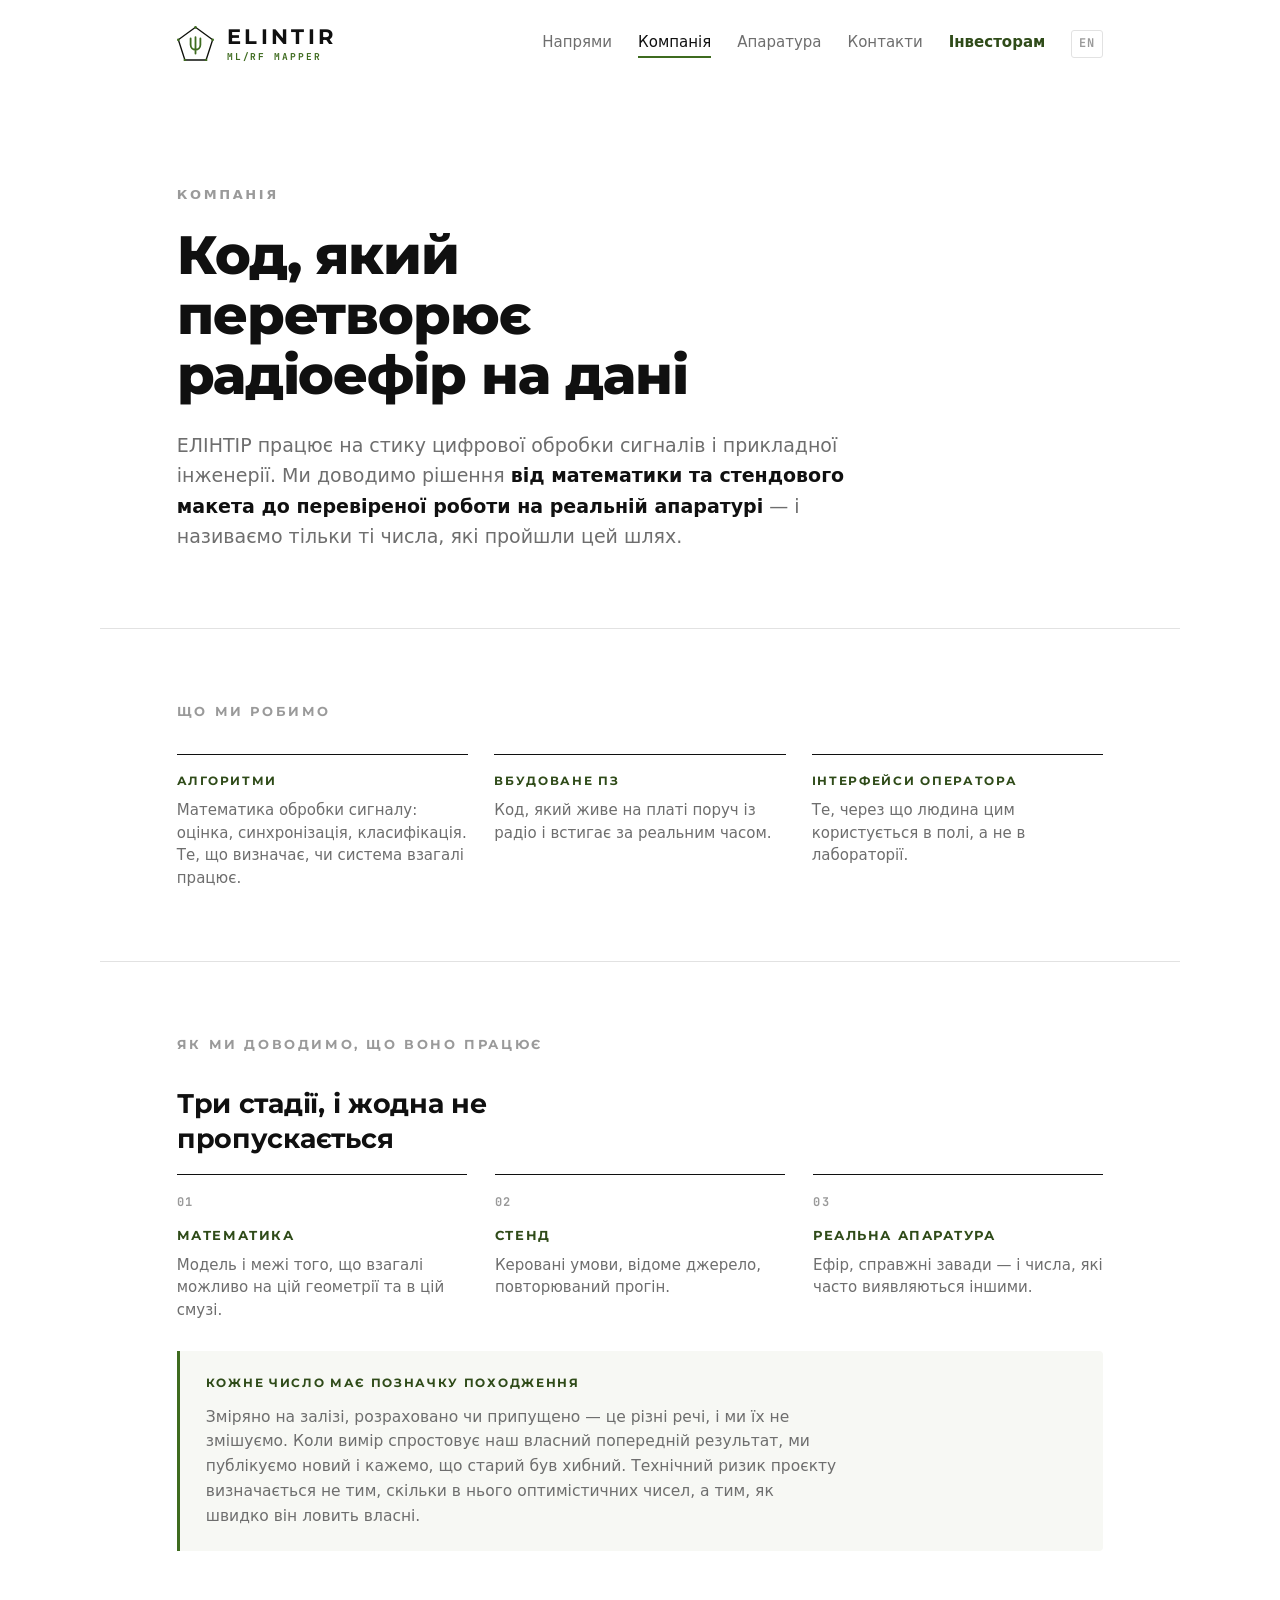
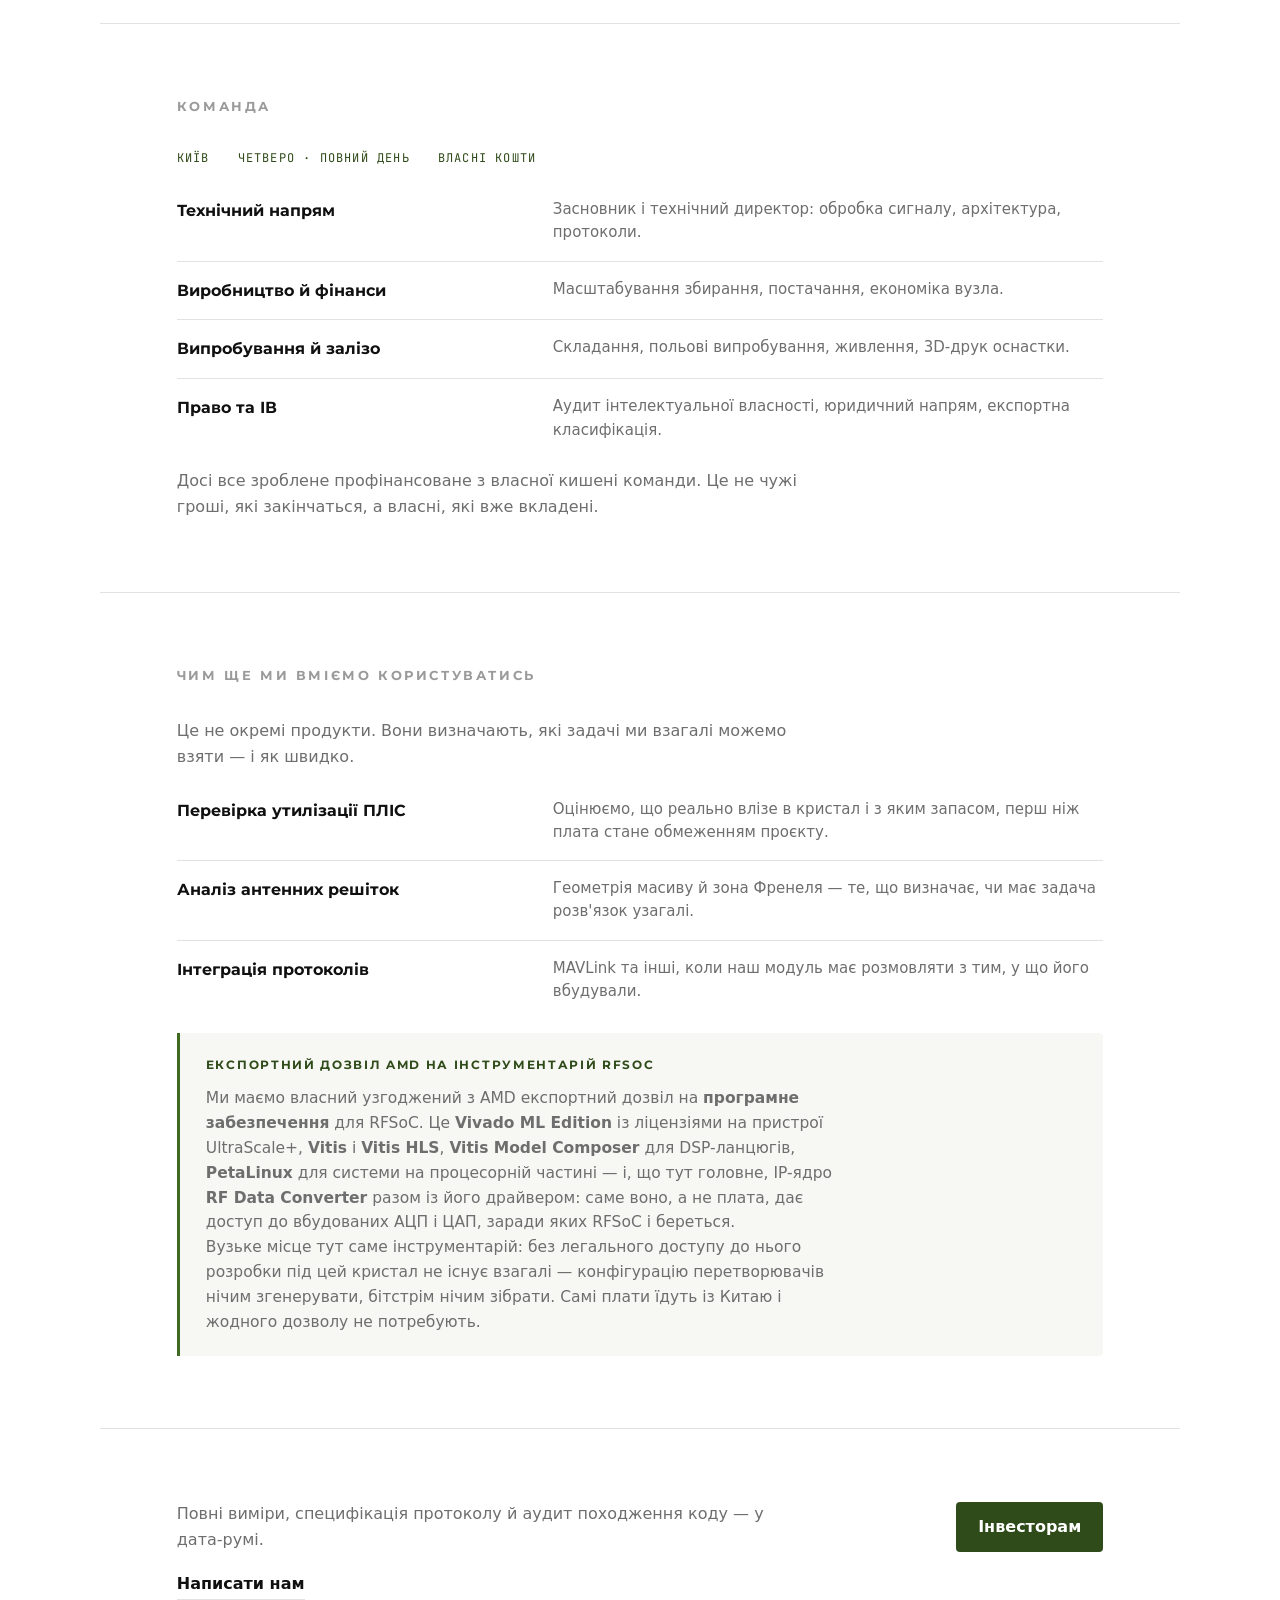
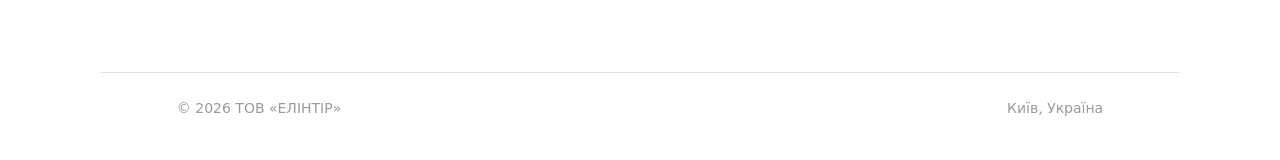
==== company/index.html @ d1aa383f "site: оновлення з elintir_mapper 1481c15d Перший продукт на сайті: UCA-1, GR-1 і SL-1 з рендерами, а" ====
<!doctype html>
<html lang="uk">
  <head>
    <meta charset="utf-8">
    <meta name="viewport" content="width=device-width, initial-scale=1">
    <title>Компанія — ТОВ «ЕЛІНТІР»</title>
    <meta
      name="description"
      content="ТОВ «ЕЛІНТІР»: алгоритми обробки сигналу, вбудоване ПЗ, операторські інтерфейси. Київ, команда з чотирьох, власне фінансування. Як ми доводимо, що воно працює."
    >
    <meta name="theme-color" content="#ffffff">
    <meta property="og:title" content="Компанія — ТОВ «ЕЛІНТІР»">
    <meta property="og:description" content="Хто ми, що вміємо і як доводимо, що воно працює.">
    <meta property="og:type" content="website">
    <meta property="og:locale" content="uk_UA">
    <meta property="og:image" content="/assets/elintir-hero.png">
    <link rel="canonical" href="https://elintir.com/company/">
    <link rel="alternate" hreflang="uk" href="https://elintir.com/company/">
    <link rel="alternate" hreflang="en" href="https://elintir.com/en/company/">
    <link rel="icon" type="image/svg+xml" href="/assets/branding/elintir-favicon.svg">
    <link rel="icon" href="/assets/favicon.ico" sizes="any">
    <link rel="apple-touch-icon" href="/assets/icon-192.png">
    <link rel="preconnect" href="https://fonts.googleapis.com">
    <link rel="preconnect" href="https://fonts.gstatic.com" crossorigin>
    <link rel="stylesheet" href="https://fonts.googleapis.com/css2?family=Montserrat:wght@600;700;800&family=JetBrains+Mono:wght@400;700&display=swap">
    <style>
      :root {
        color-scheme: light;
        --bg: #ffffff;
        --ink: #101010;
        --muted: #6e6e6e;
        --faint: #9a9a9a;
        --line: #e2e2e2;
        --pad: clamp(20px, 6vw, 88px);
        --sans: Calibri, Carlito, Candara, "Segoe UI", ui-sans-serif, system-ui, sans-serif;
        --mono: "JetBrains Mono", "Cascadia Mono", Consolas, ui-monospace, monospace;
        --display: "Montserrat", "Segoe UI", ui-sans-serif, system-ui, sans-serif;
        --brand-green: #3e6b1f;
        --brand-green-deep: #2f4b19;
      }

      * { box-sizing: border-box; }
      html { scroll-behavior: smooth; }

      body {
        margin: 0;
        min-width: 320px;
        background: var(--bg);
        color: var(--ink);
        font-family: var(--sans);
        font-size: 17px;
        line-height: 1.62;
        -webkit-font-smoothing: antialiased;
      }

      a { color: inherit; }

      .wrap {
        width: min(1080px, 100%);
        margin: 0 auto;
        padding: 0 var(--pad);
      }

      /* ---------- topbar ---------- */

      .topbar {
        display: flex;
        align-items: center;
        justify-content: space-between;
        gap: 24px;
        padding-top: 26px;
        padding-bottom: 26px;
      }

      .brand {
        display: inline-flex;
        align-items: center;
        gap: 13px;
        text-decoration: none;
      }

      .brand-mark { width: 37px; height: 35.3px; display: block; flex: none; }

      .brand-text { display: flex; flex-direction: column; line-height: 1; }

      .brand-name {
        font-family: var(--display);
        font-size: 21px;
        font-weight: 700;
        letter-spacing: 0.16em;
        color: var(--ink);
      }

      .brand-slogan {
        margin-top: 5px;
        font-family: var(--mono);
        font-size: 9.5px;
        font-weight: 700;
        letter-spacing: 0.2em;
        color: var(--brand-green);
      }

      .topbar nav { display: flex; gap: 26px; color: var(--muted); font-size: 15px; }
      .topbar nav a { text-decoration: none; padding-bottom: 4px; }

      .topbar nav a.lang {
        font-family: var(--mono);
        font-size: 12px;
        font-weight: 700;
        letter-spacing: 0.08em;
        color: var(--faint);
        border: 1px solid var(--line);
        border-radius: 3px;
        padding: 3px 7px;
      }
      .topbar nav a.lang:hover { color: var(--ink); border-color: var(--faint); }

      .topbar nav a:hover { color: var(--ink); }
      .topbar nav a.current {
        box-shadow: inset 0 -2px 0 0 var(--brand-green);
      }
      .topbar nav a.current:not(.cta) { color: var(--ink); }
      .topbar nav a.cta { color: var(--brand-green-deep); font-weight: 700; }
      .topbar nav a.cta:hover { color: var(--brand-green); }

      /* ---------- hero ---------- */

      .hero {
        padding-top: clamp(48px, 10vw, 96px);
        padding-bottom: clamp(44px, 7vw, 76px);
      }

      .eyebrow {
        margin: 0 0 20px;
        color: var(--faint);
        font-size: 13px;
        font-weight: 700;
        letter-spacing: 0.2em;
        text-transform: uppercase;
      }

      h1 {
        font-family: var(--display);
        margin: 0;
        max-width: 17ch;
        font-size: clamp(32px, 5.4vw, 54px);
        line-height: 1.12;
        letter-spacing: -0.02em;
        font-weight: 800;
      }

      .lead {
        max-width: 60ch;
        margin: 24px 0 0;
        color: var(--muted);
        font-size: clamp(17px, 1.9vw, 19px);
        line-height: 1.6;
      }

      .lead strong { color: var(--ink); font-weight: 700; }

      /* ---------- sections ---------- */

      .section {
        padding-top: clamp(44px, 7vw, 72px);
        padding-bottom: clamp(44px, 7vw, 72px);
        border-top: 1px solid var(--line);
      }

      .section-label {
        font-family: var(--display);
        margin: 0 0 32px;
        color: var(--faint);
        font-size: 13px;
        font-weight: 700;
        letter-spacing: 0.2em;
        text-transform: uppercase;
      }

      .section h2 {
        font-family: var(--display);
        margin: 0 0 18px;
        max-width: 28ch;
        font-size: clamp(21px, 2.6vw, 27px);
        line-height: 1.28;
        letter-spacing: -0.01em;
        font-weight: 700;
      }

      .section p.body {
        max-width: 62ch;
        margin: 0 0 15px;
        color: var(--muted);
        font-size: 16px;
      }

      .section p.body:last-child { margin-bottom: 0; }

      .sub-h {
        font-family: var(--display);
        margin: 40px 0 14px;
        font-size: 17px;
        font-weight: 700;
        letter-spacing: -0.005em;
      }

      /* ---------- stack ---------- */

      .stack {
        display: grid;
        grid-template-columns: repeat(3, minmax(0, 1fr));
        gap: 28px 26px;
      }

      .stack.two { grid-template-columns: repeat(2, minmax(0, 1fr)); }

      .stack-card { padding-top: 16px; border-top: 1px solid var(--ink); }

      .stack-card .k {
        font-family: var(--display);
        display: block;
        margin-bottom: 9px;
        font-size: 12px;
        font-weight: 700;
        letter-spacing: 0.14em;
        text-transform: uppercase;
        color: var(--brand-green-deep);
      }

      .stack-card .v { color: var(--muted); font-size: 15px; line-height: 1.5; }

      /* ---------- stages ---------- */

      .stages { display: grid; grid-template-columns: repeat(3, minmax(0, 1fr)); gap: 30px 28px; }

      .stage { padding-top: 18px; border-top: 1px solid var(--ink); }
      .stage .no {
        display: block;
        margin-bottom: 12px;
        font-family: var(--mono);
        font-size: 12px;
        font-weight: 700;
        letter-spacing: 0.12em;
        color: var(--faint);
      }
      .stage .t {
        font-family: var(--display);
        font-size: 13px;
        font-weight: 700;
        letter-spacing: 0.12em;
        text-transform: uppercase;
        margin-bottom: 8px;
        color: var(--brand-green-deep);
      }
      .stage .d { color: var(--muted); font-size: 15px; line-height: 1.5; }

      /* ---------- rows ---------- */

      .rows { display: grid; gap: 0; }
      .row {
        display: grid;
        grid-template-columns: minmax(0, 1fr) minmax(0, 1.6fr);
        gap: 8px 32px;
        padding: 16px 0;
        border-bottom: 1px solid var(--line);
      }
      .rows .row:first-child { padding-top: 0; }
      .rows .row:last-child { border-bottom: 0; padding-bottom: 0; }
      .row .h { font-family: var(--display); font-weight: 700; font-size: 16px; }
      .row .b { color: var(--muted); font-size: 15px; line-height: 1.55; }

      /* ---------- team facts ---------- */

      .facts {
        display: flex;
        flex-wrap: wrap;
        gap: 10px 28px;
        margin-bottom: 30px;
        font-family: var(--mono);
        font-size: 12px;
        letter-spacing: 0.1em;
        text-transform: uppercase;
        color: var(--brand-green-deep);
      }

      /* ---------- callout ---------- */

      .callout {
        margin: 30px 0 0;
        padding: 22px 26px;
        background: #f7f8f4;
        border-left: 3px solid var(--brand-green);
        border-radius: 0 4px 4px 0;
      }
      .callout-h {
        font-family: var(--display);
        font-size: 12px;
        font-weight: 700;
        letter-spacing: 0.14em;
        text-transform: uppercase;
        color: var(--brand-green-deep);
        margin-bottom: 12px;
      }
      .callout p { max-width: 64ch; margin: 0; color: var(--muted); font-size: 15.5px; line-height: 1.6; }

      /* ---------- cta ---------- */

      .cta-block {
        display: flex;
        flex-wrap: wrap;
        align-items: center;
        justify-content: space-between;
        gap: 18px 24px;
      }

      a.btn {
        display: inline-block;
        text-decoration: none;
        font-weight: 700;
        color: #fff;
        background: var(--brand-green-deep);
        padding: 12px 22px;
        border-radius: 4px;
        font-size: 16px;
        white-space: nowrap;
      }
      a.btn:hover { background: var(--brand-green); }

      a.btn-ghost {
        display: inline-block;
        text-decoration: none;
        font-weight: 700;
        font-size: 16px;
        color: var(--ink);
        border-bottom: 1px solid var(--line);
        padding-bottom: 2px;
        white-space: nowrap;
      }
      a.btn-ghost:hover { color: var(--brand-green); border-bottom-color: var(--brand-green); }

      /* ---------- footer ---------- */

      .footer {
        display: flex;
        flex-wrap: wrap;
        justify-content: space-between;
        gap: 10px 24px;
        padding-top: 24px;
        padding-bottom: 40px;
        border-top: 1px solid var(--line);
        color: var(--faint);
        font-size: 14px;
      }

      @media (max-width: 860px) {
        .stack, .stack.two, .stages { grid-template-columns: 1fr; }
        .row { grid-template-columns: 1fr; }
      }

      @media (max-width: 560px) {
        .topbar { flex-wrap: wrap; gap: 14px 18px; }
        .topbar nav { flex-wrap: wrap; gap: 14px 18px; font-size: 14px; }
        .brand-mark { width: 31px; height: 29.6px; }
        .brand-name { font-size: 18px; }
        .brand-slogan { font-size: 8.5px; letter-spacing: 0.16em; }
        .topbar nav a.hide-sm { display: none; }
      }
    </style>
  </head>
  <body>
    <header class="topbar wrap">
      <a class="brand" href="/" aria-label="ELINTIR — ML/RF MAPPER, на початок">
        <svg class="brand-mark" viewBox="61.3 61 389.4 371.7" role="img" aria-hidden="true">
          <polygon points="256,75 75.3,206.3 144.3,418.7 367.7,418.7 436.7,206.3" fill="none" stroke="#0d0f0a" stroke-width="14" stroke-linejoin="round"/>
          <path d="M204.5 192.5 V259.5 A51.5 51.5 0 0 0 307.5 259.5 V192.5 M256 179 V351" fill="none" stroke="#3e6b1f" stroke-width="19" stroke-linecap="round" stroke-linejoin="round"/>
          <g fill="#3e6b1f"><circle cx="256" cy="75" r="14"/><circle cx="75.3" cy="206.3" r="14"/><circle cx="144.3" cy="418.7" r="14"/><circle cx="367.7" cy="418.7" r="14"/><circle cx="436.7" cy="206.3" r="14"/></g>
        </svg>
        <span class="brand-text">
          <span class="brand-name">ELINTIR</span>
          <span class="brand-slogan">ML/RF MAPPER</span>
        </span>
      </a>
      <nav aria-label="Основна навігація">
        <a class="hide-sm" href="/#directions">Напрями</a>
        <a class="current" href="/company/" aria-current="page">Компанія</a>
        <a href="/hardware/">Апаратура</a>
        <a href="/#contacts">Контакти</a>
        <a class="cta" href="/investors/">Інвесторам</a>
              <a class="lang" href="/en/company/" hreflang="en" lang="en">EN</a>
      </nav>
    </header>

    <main>
      <section class="hero wrap">
        <p class="eyebrow">Компанія</p>
        <h1>Код, який перетворює радіоефір на дані</h1>
        <p class="lead">
          ЕЛІНТІР працює на стику цифрової обробки сигналів і прикладної
          інженерії. Ми доводимо рішення <strong>від математики та стендового
          макета до перевіреної роботи на реальній апаратурі</strong> — і
          називаємо тільки ті числа, які пройшли цей шлях.
        </p>
      </section>

      <section class="section wrap" id="what">
        <p class="section-label">Що ми робимо</p>
        <div class="stack">
          <div class="stack-card">
            <span class="k">Алгоритми</span>
            <div class="v">Математика обробки сигналу: оцінка, синхронізація, класифікація. Те, що визначає, чи система взагалі працює.</div>
          </div>
          <div class="stack-card">
            <span class="k">Вбудоване ПЗ</span>
            <div class="v">Код, який живе на платі поруч із радіо і встигає за реальним часом.</div>
          </div>
          <div class="stack-card">
            <span class="k">Інтерфейси оператора</span>
            <div class="v">Те, через що людина цим користується в полі, а не в лабораторії.</div>
          </div>
        </div>

      </section>

      <section class="section wrap" id="proof">
        <p class="section-label">Як ми доводимо, що воно працює</p>
        <h2>Три стадії, і жодна не пропускається</h2>
        <div class="stages">
          <div class="stage">
            <span class="no">01</span>
            <div class="t">Математика</div>
            <div class="d">Модель і межі того, що взагалі можливо на цій геометрії та в цій смузі.</div>
          </div>
          <div class="stage">
            <span class="no">02</span>
            <div class="t">Стенд</div>
            <div class="d">Керовані умови, відоме джерело, повторюваний прогін.</div>
          </div>
          <div class="stage">
            <span class="no">03</span>
            <div class="t">Реальна апаратура</div>
            <div class="d">Ефір, справжні завади — і числа, які часто виявляються іншими.</div>
          </div>
        </div>

        <div class="callout">
          <div class="callout-h">Кожне число має позначку походження</div>
          <p>
            Зміряно на залізі, розраховано чи припущено — це різні речі, і ми
            їх не змішуємо. Коли вимір спростовує наш власний попередній
            результат, ми публікуємо новий і кажемо, що старий був хибний.
            Технічний ризик проєкту визначається не тим, скільки в нього
            оптимістичних чисел, а тим, як швидко він ловить власні.
          </p>
        </div>
      </section>

      <section class="section wrap" id="team">
        <p class="section-label">Команда</p>
        <div class="facts">
          <span>Київ</span>
          <span>Четверо · повний день</span>
          <span>Власні кошти</span>
        </div>
        <div class="rows">
          <div class="row"><div class="h">Технічний напрям</div><div class="b">Засновник і технічний директор: обробка сигналу, архітектура, протоколи.</div></div>
          <div class="row"><div class="h">Виробництво й фінанси</div><div class="b">Масштабування збирання, постачання, економіка вузла.</div></div>
          <div class="row"><div class="h">Випробування й залізо</div><div class="b">Складання, польові випробування, живлення, 3D-друк оснастки.</div></div>
          <div class="row"><div class="h">Право та ІВ</div><div class="b">Аудит інтелектуальної власності, юридичний напрям, експортна класифікація.</div></div>
        </div>
        <p class="body" style="margin-top:26px">
          Досі все зроблене профінансоване з власної кишені команди. Це не
          чужі гроші, які закінчаться, а власні, які вже вкладені.
        </p>
      </section>

      <section class="section wrap" id="toolbox">
        <p class="section-label">Чим ще ми вміємо користуватись</p>
        <p class="body" style="margin-bottom:28px">
          Це не окремі продукти. Вони визначають, які задачі ми взагалі
          можемо взяти — і як швидко.
        </p>
        <div class="rows">
          <div class="row"><div class="h">Перевірка утилізації ПЛІС</div><div class="b">Оцінюємо, що реально влізе в кристал і з яким запасом, перш ніж плата стане обмеженням проєкту.</div></div>
          <div class="row"><div class="h">Аналіз антенних решіток</div><div class="b">Геометрія масиву й зона Френеля — те, що визначає, чи має задача розв'язок узагалі.</div></div>
          <div class="row"><div class="h">Інтеграція протоколів</div><div class="b">MAVLink та інші, коли наш модуль має розмовляти з тим, у що його вбудували.</div></div>
        </div>

        <div class="callout">
          <div class="callout-h">Експортний дозвіл AMD на інструментарій RFSoC</div>
          <p>
            Ми маємо власний узгоджений з AMD експортний дозвіл на
            <strong>програмне забезпечення</strong> для RFSoC. Це
            <strong>Vivado ML Edition</strong> із ліцензіями на пристрої
            UltraScale+, <strong>Vitis</strong> і <strong>Vitis HLS</strong>,
            <strong>Vitis Model Composer</strong> для DSP-ланцюгів,
            <strong>PetaLinux</strong> для системи на процесорній частині —
            і, що тут головне, IP-ядро <strong>RF Data Converter</strong>
            разом із його драйвером: саме воно, а не плата, дає доступ до
            вбудованих АЦП і ЦАП, заради яких RFSoC і береться.
          </p>
          <p>
            Вузьке місце тут саме інструментарій: без легального доступу до
            нього розробки під цей кристал не існує взагалі — конфігурацію
            перетворювачів нічим згенерувати, бітстрім нічим зібрати. Самі
            плати їдуть із Китаю і жодного дозволу не потребують.
          </p>
        </div>
      </section>

      <section class="section wrap" id="cta">
        <div class="cta-block">
          <p class="body" style="margin:0">
            Повні виміри, специфікація протоколу й аудит походження коду — у
            дата-румі.
          </p>
          <a class="btn" href="/investors/">Інвесторам</a>
          <a class="btn-ghost" href="mailto:info@elintir.com">Написати нам</a>
        </div>
      </section>
    </main>

    <footer class="footer wrap">
      <span>© 2026 ТОВ «ЕЛІНТІР»</span>
      <span>Київ, Україна</span>
    </footer>
    <script src="/assets/contact.js" defer></script>
  </body>
</html>
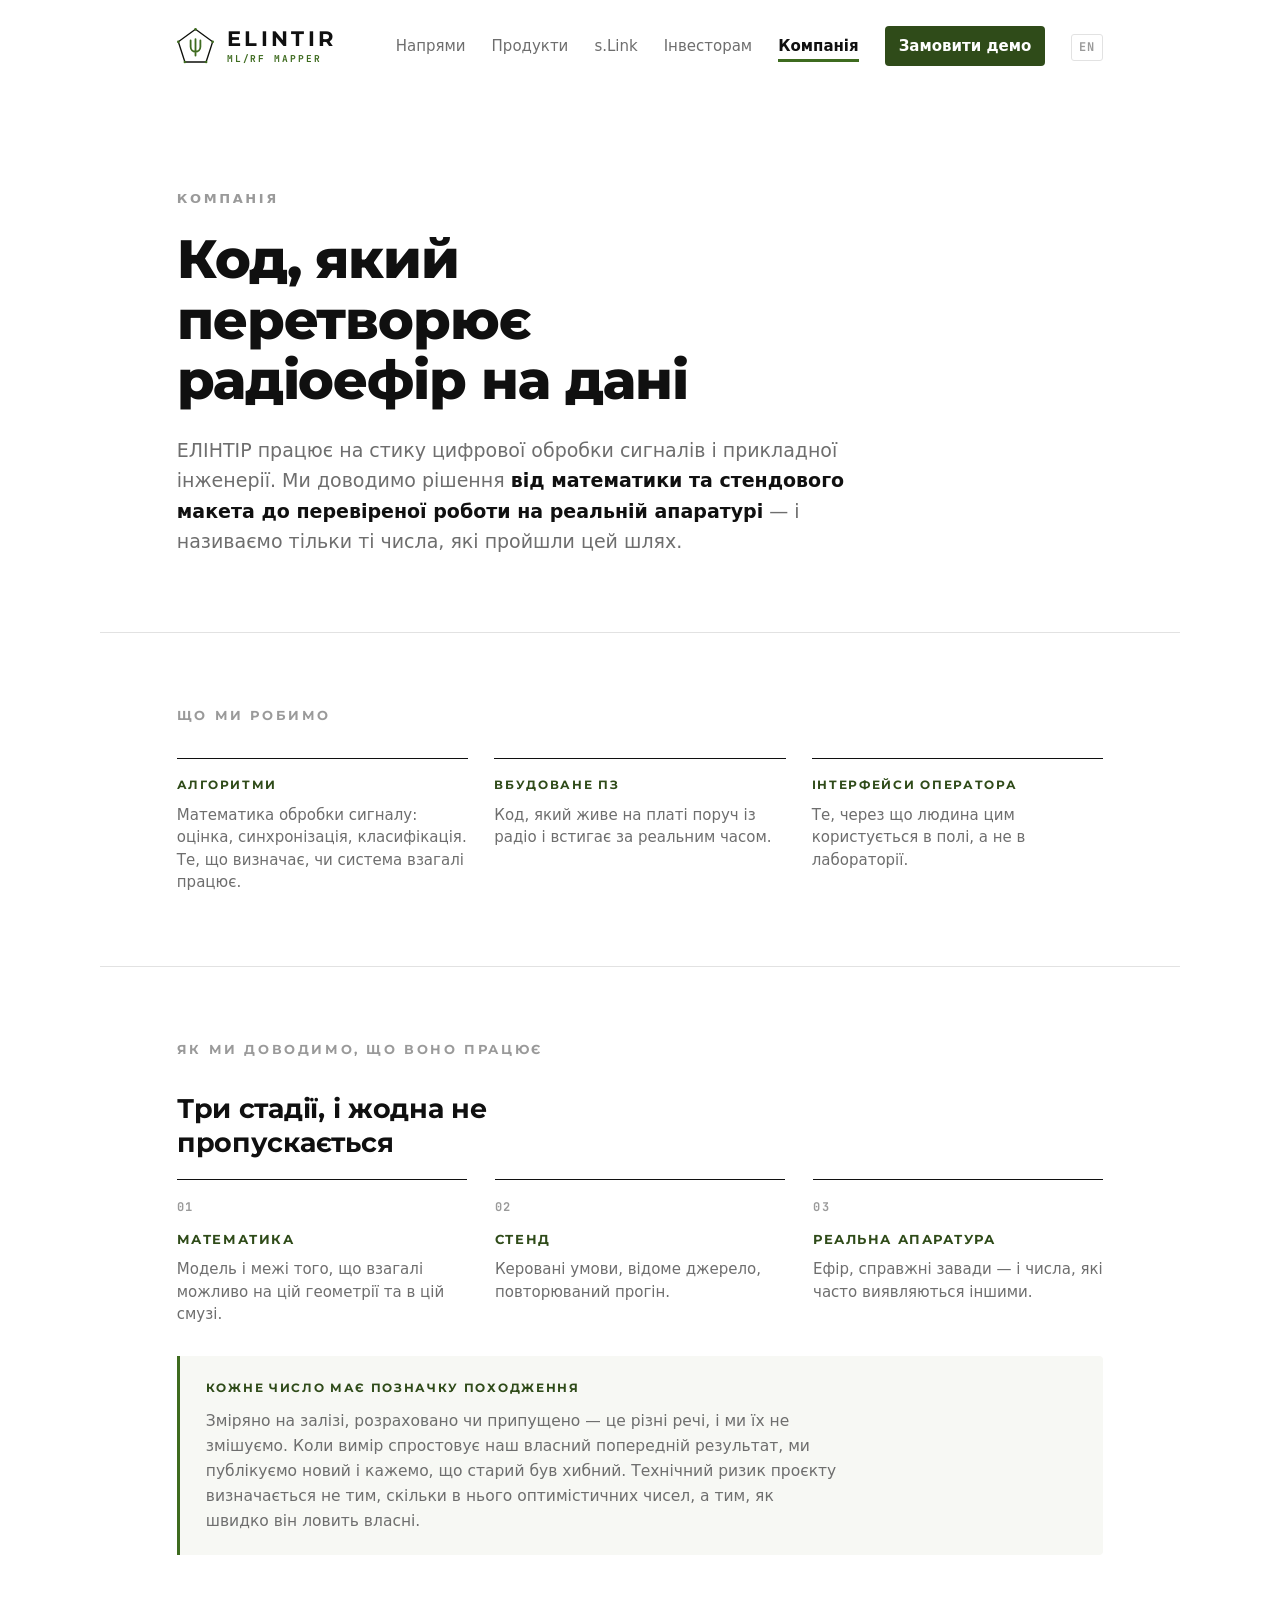
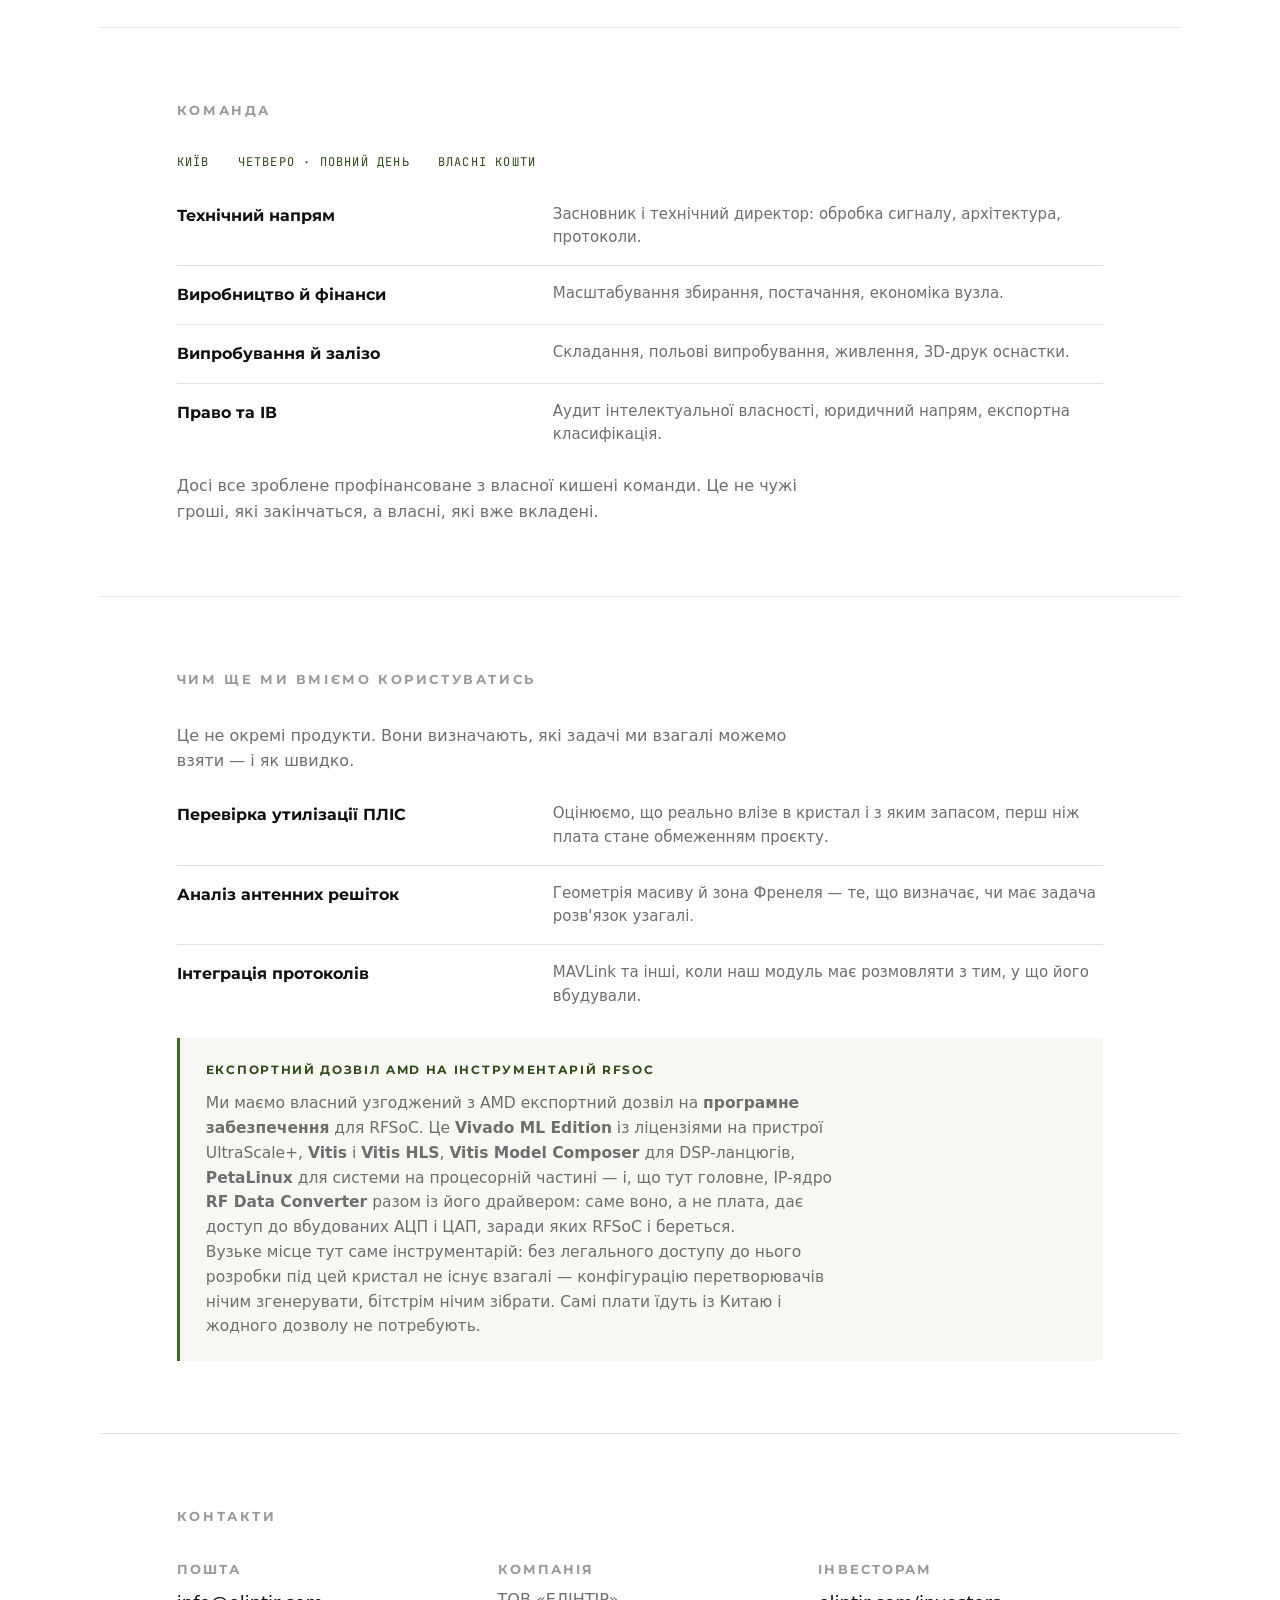
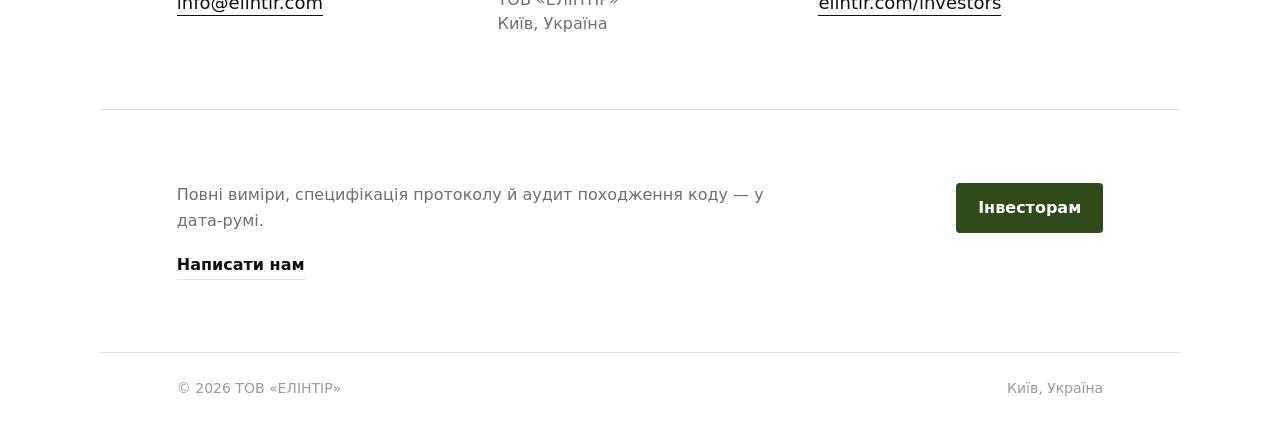
==== commit f8f4d821: "site: оновлення з elintir_mapper 236da9f6 Сторінка s.Link двома мовами (нові slink/ і en/slink/), ме" ====
--- a/company/index.html
+++ b/company/index.html
@@ -117,11 +117,10 @@
 
       .topbar nav a:hover { color: var(--ink); }
       .topbar nav a.current {
-        box-shadow: inset 0 -2px 0 0 var(--brand-green);
-      }
-      .topbar nav a.current:not(.cta) { color: var(--ink); }
-      .topbar nav a.cta { color: var(--brand-green-deep); font-weight: 700; }
-      .topbar nav a.cta:hover { color: var(--brand-green); }
+        color: var(--ink);
+        font-weight: 700;
+        box-shadow: inset 0 -3px 0 0 var(--brand-green);
+      }
 
       /* ---------- hero ---------- */
 
@@ -365,6 +364,24 @@
         .brand-slogan { font-size: 8.5px; letter-spacing: 0.16em; }
         .topbar nav a.hide-sm { display: none; }
       }
+
+      /* demo button in the header */
+      .topbar nav { align-items: baseline; }
+      .topbar nav a.demo {
+        color: #fff;
+        background: var(--brand-green-deep);
+        font-weight: 700;
+        padding: 8px 14px;
+        border-radius: 4px;
+      }
+      .topbar nav a.demo:hover { color: #fff; background: var(--brand-green); }
+
+      /* ---------- контакти ---------- */
+      .contacts { display: grid; grid-template-columns: repeat(auto-fit, minmax(180px, 1fr)); gap: 28px 36px; }
+      .contact .key { font-family: var(--display); display: block; margin-bottom: 8px; color: var(--faint); font-size: 13px; font-weight: 700; letter-spacing: 0.16em; text-transform: uppercase; }
+      .contact .val { font-size: 18px; text-decoration: none; border-bottom: 1px solid var(--ink); padding-bottom: 2px; }
+      .contact span.val { border-bottom: 0; color: var(--muted); font-size: 16px; line-height: 1.45; display: block; }
+      .contact a.val:hover { color: var(--muted); border-bottom-color: var(--muted); }
     </style>
   </head>
   <body>
@@ -382,11 +399,12 @@
       </a>
       <nav aria-label="Основна навігація">
         <a class="hide-sm" href="/#directions">Напрями</a>
+        <a href="/hardware/">Продукти</a>
+        <a href="/slink/">s.Link</a>
+        <a href="/investors/">Інвесторам</a>
         <a class="current" href="/company/" aria-current="page">Компанія</a>
-        <a href="/hardware/">Апаратура</a>
-        <a href="/#contacts">Контакти</a>
-        <a class="cta" href="/investors/">Інвесторам</a>
-              <a class="lang" href="/en/company/" hreflang="en" lang="en">EN</a>
+        <a class="demo" href="mailto:info@elintir.com?subject=%D0%97%D0%B0%D0%BF%D0%B8%D1%82%20%D0%BD%D0%B0%20%D0%B4%D0%B5%D0%BC%D0%BE%D0%BD%D1%81%D1%82%D1%80%D0%B0%D1%86%D1%96%D1%8E%20ELINTIR">Замовити демо</a>
+        <a class="lang" href="/en/company/" hreflang="en" lang="en">EN</a>
       </nav>
     </header>
 
@@ -507,6 +525,24 @@
         </div>
       </section>
 
+      <section class="section wrap" id="contacts">
+        <p class="section-label">Контакти</p>
+        <div class="contacts">
+          <div class="contact">
+            <span class="key">Пошта</span>
+            <a class="val" href="mailto:info@elintir.com">info@elintir.com</a>
+          </div>
+          <div class="contact">
+            <span class="key">Компанія</span>
+            <span class="val">ТОВ «ЕЛІНТІР»<br>Київ, Україна</span>
+          </div>
+          <div class="contact">
+            <span class="key">Інвесторам</span>
+            <a class="val" href="/investors/">elintir.com/investors</a>
+          </div>
+        </div>
+      </section>
+
       <section class="section wrap" id="cta">
         <div class="cta-block">
           <p class="body" style="margin:0">
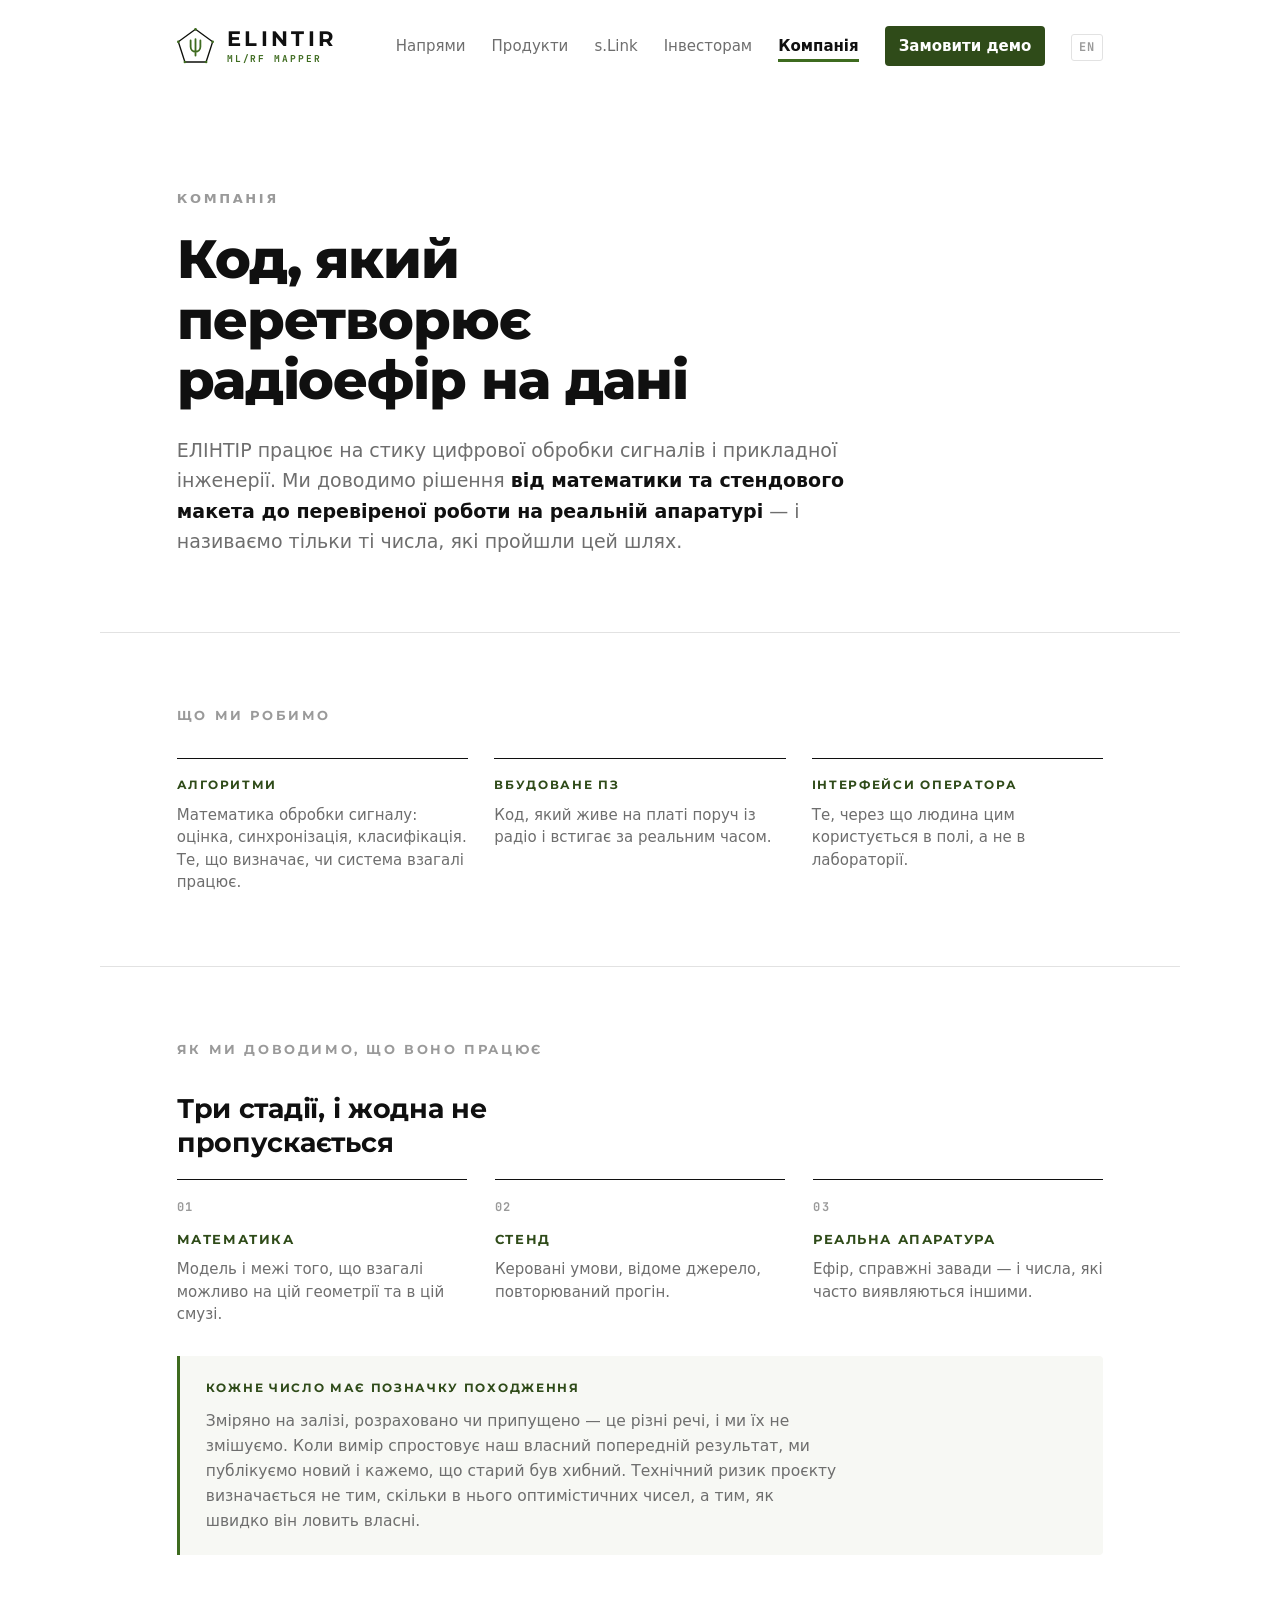
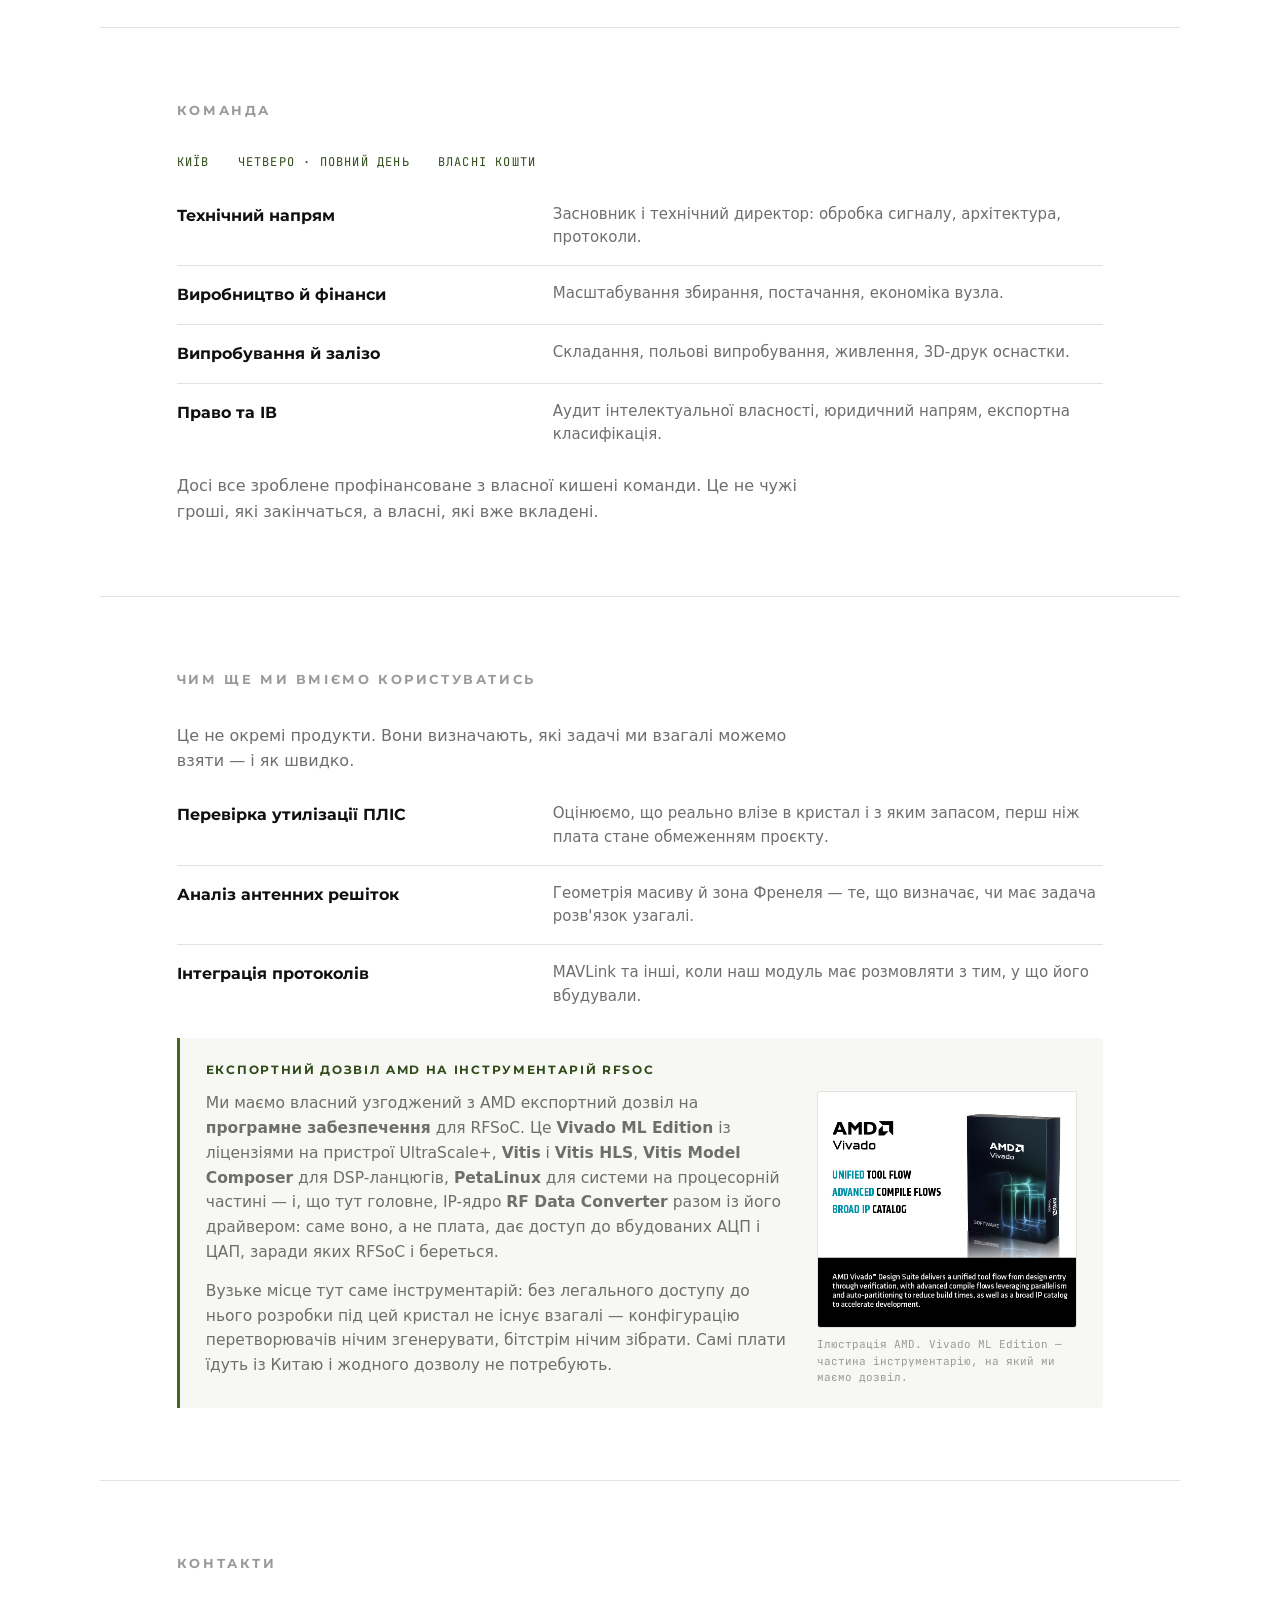
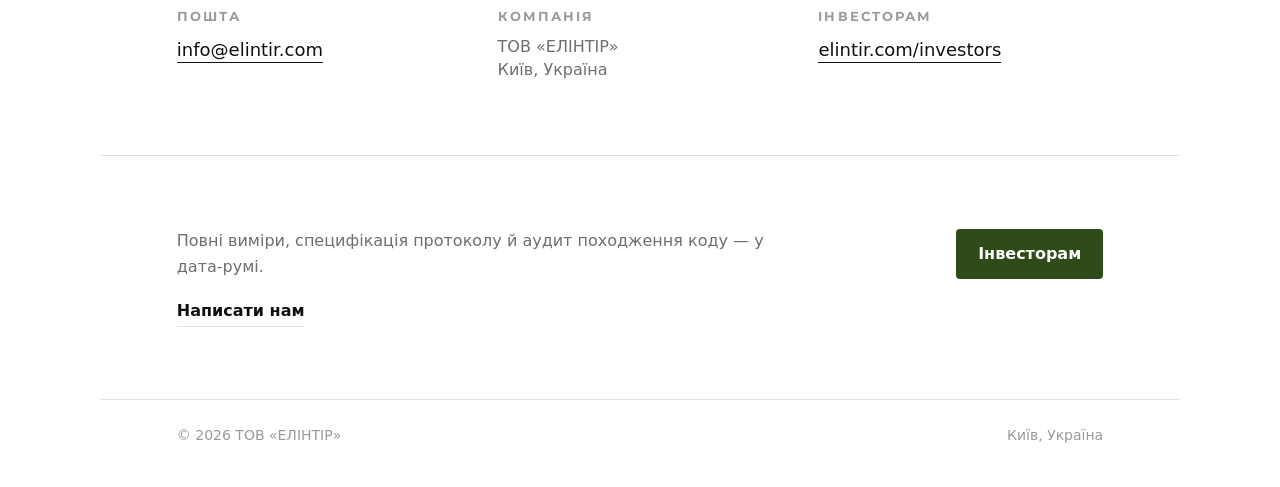
==== commit 8e3ddc8e: "site: оновлення з elintir_mapper 3db1568a" ====
--- a/company/index.html
+++ b/company/index.html
@@ -302,6 +302,33 @@
       }
       .callout p { max-width: 64ch; margin: 0; color: var(--muted); font-size: 15.5px; line-height: 1.6; }
 
+      .callout-grid {
+        display: grid;
+        grid-template-columns: minmax(0, 1fr) minmax(0, 260px);
+        gap: 24px 30px;
+        align-items: start;
+      }
+      .callout-text p + p { margin-top: 14px; }
+      .callout-fig { margin: 0; }
+      .callout-fig img {
+        display: block;
+        width: 100%;
+        height: auto;
+        background: #fff;
+        border: 1px solid var(--line);
+        border-radius: 3px;
+      }
+      .callout-fig figcaption {
+        margin-top: 8px;
+        font-family: var(--mono);
+        font-size: 11px;
+        line-height: 1.5;
+        color: var(--faint);
+      }
+      /* картинки нема на диску -> figure зникає, текст займає всю ширину */
+      .callout-grid.no-fig { grid-template-columns: 1fr; }
+      .callout-grid.no-fig .callout-fig { display: none; }
+
       /* ---------- cta ---------- */
 
       .cta-block {
@@ -354,6 +381,8 @@
       @media (max-width: 860px) {
         .stack, .stack.two, .stages { grid-template-columns: 1fr; }
         .row { grid-template-columns: 1fr; }
+        .callout-grid { grid-template-columns: 1fr; }
+        .callout-fig { max-width: 380px; }
       }
 
       @media (max-width: 560px) {
@@ -505,23 +534,39 @@
 
         <div class="callout">
           <div class="callout-h">Експортний дозвіл AMD на інструментарій RFSoC</div>
-          <p>
-            Ми маємо власний узгоджений з AMD експортний дозвіл на
-            <strong>програмне забезпечення</strong> для RFSoC. Це
-            <strong>Vivado ML Edition</strong> із ліцензіями на пристрої
-            UltraScale+, <strong>Vitis</strong> і <strong>Vitis HLS</strong>,
-            <strong>Vitis Model Composer</strong> для DSP-ланцюгів,
-            <strong>PetaLinux</strong> для системи на процесорній частині —
-            і, що тут головне, IP-ядро <strong>RF Data Converter</strong>
-            разом із його драйвером: саме воно, а не плата, дає доступ до
-            вбудованих АЦП і ЦАП, заради яких RFSoC і береться.
-          </p>
-          <p>
-            Вузьке місце тут саме інструментарій: без легального доступу до
-            нього розробки під цей кристал не існує взагалі — конфігурацію
-            перетворювачів нічим згенерувати, бітстрім нічим зібрати. Самі
-            плати їдуть із Китаю і жодного дозволу не потребують.
-          </p>
+          <div class="callout-grid">
+            <div class="callout-text">
+              <p>
+                Ми маємо власний узгоджений з AMD експортний дозвіл на
+                <strong>програмне забезпечення</strong> для RFSoC. Це
+                <strong>Vivado ML Edition</strong> із ліцензіями на пристрої
+                UltraScale+, <strong>Vitis</strong> і <strong>Vitis HLS</strong>,
+                <strong>Vitis Model Composer</strong> для DSP-ланцюгів,
+                <strong>PetaLinux</strong> для системи на процесорній частині —
+                і, що тут головне, IP-ядро <strong>RF Data Converter</strong>
+                разом із його драйвером: саме воно, а не плата, дає доступ до
+                вбудованих АЦП і ЦАП, заради яких RFSoC і береться.
+              </p>
+              <p>
+                Вузьке місце тут саме інструментарій: без легального доступу до
+                нього розробки під цей кристал не існує взагалі — конфігурацію
+                перетворювачів нічим згенерувати, бітстрім нічим зібрати. Самі
+                плати їдуть із Китаю і жодного дозволу не потребують.
+              </p>
+            </div>
+            <figure class="callout-fig">
+              <img
+                src="/assets/partners/amd-vivado.png"
+                alt="AMD Vivado Design Suite: коробка з програмним забезпеченням і три тези — єдиний потік інструментів, розширені потоки компіляції, широкий каталог IP."
+                width="509"
+                height="464"
+                loading="lazy"
+                decoding="async"
+                onerror="this.closest('.callout-grid').classList.add('no-fig')"
+              >
+              <figcaption>Ілюстрація AMD. Vivado ML Edition — частина інструментарію, на який ми маємо дозвіл.</figcaption>
+            </figure>
+          </div>
         </div>
       </section>
 
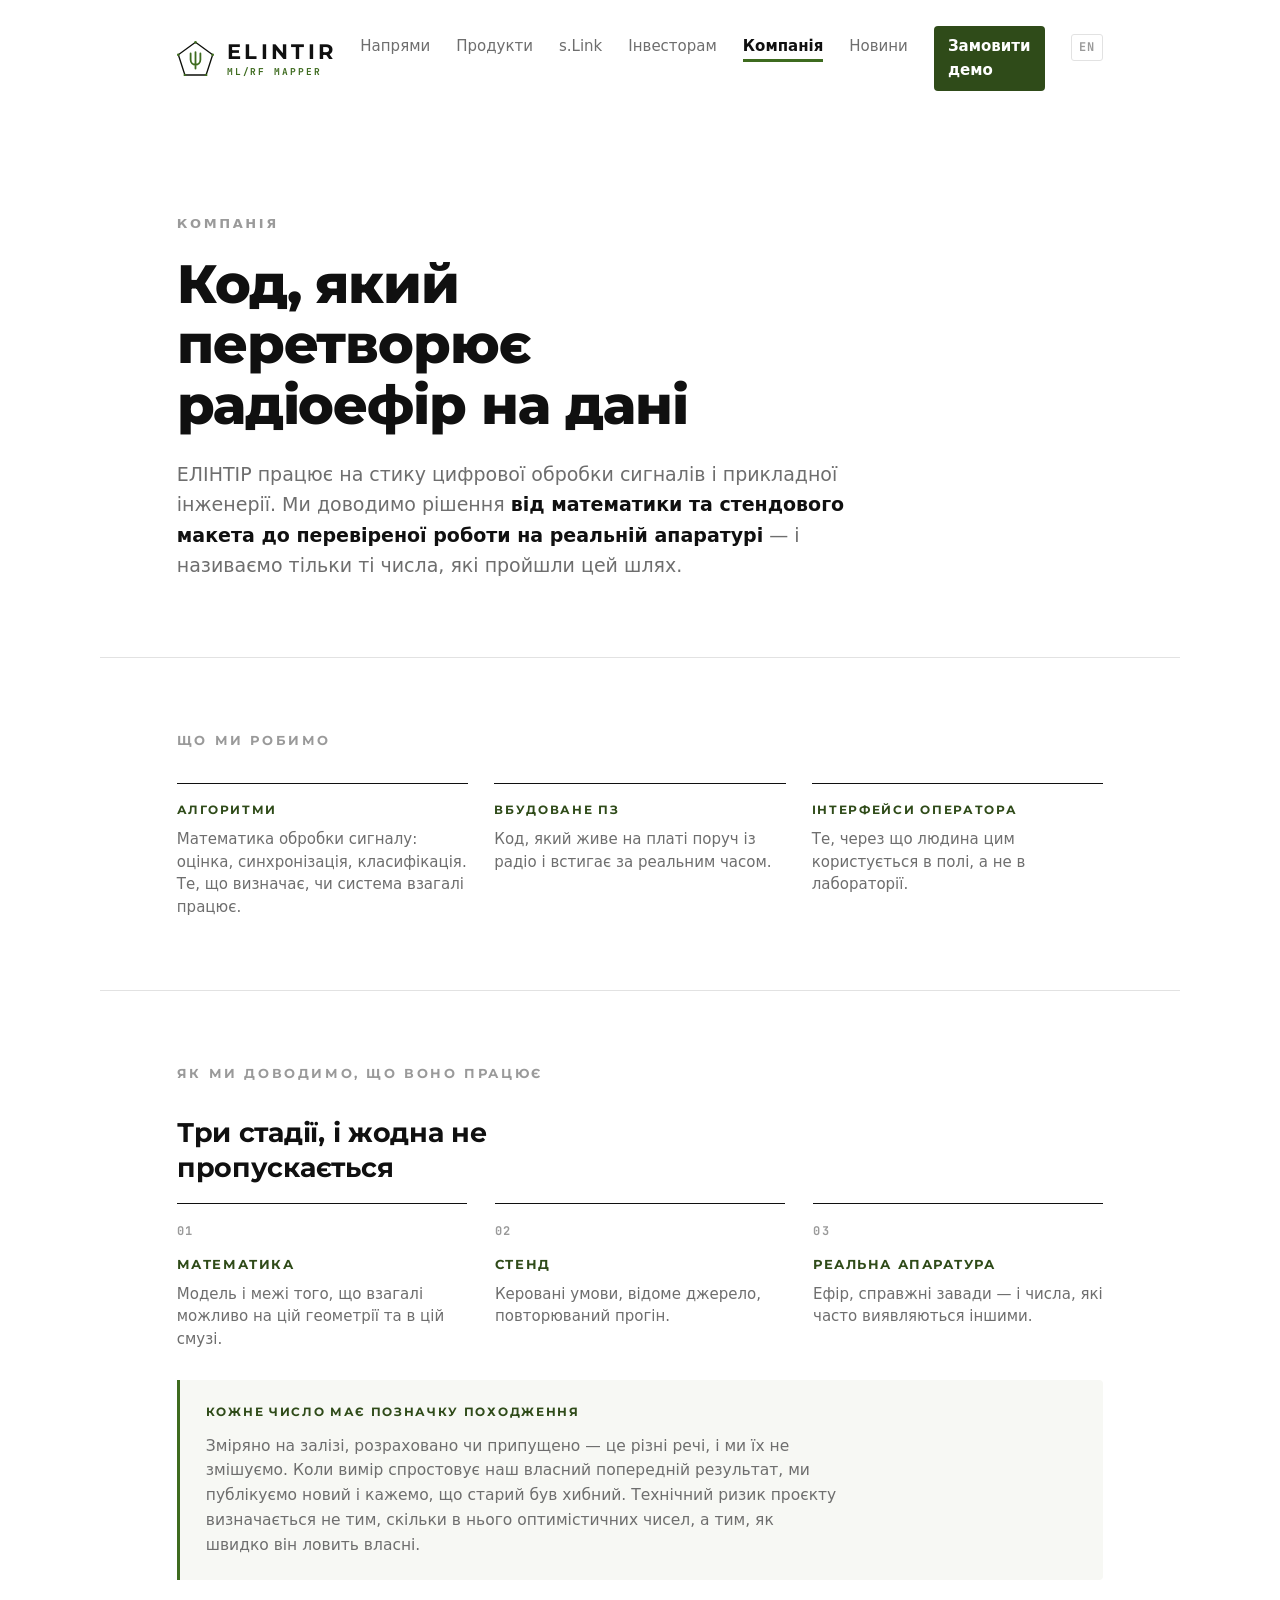
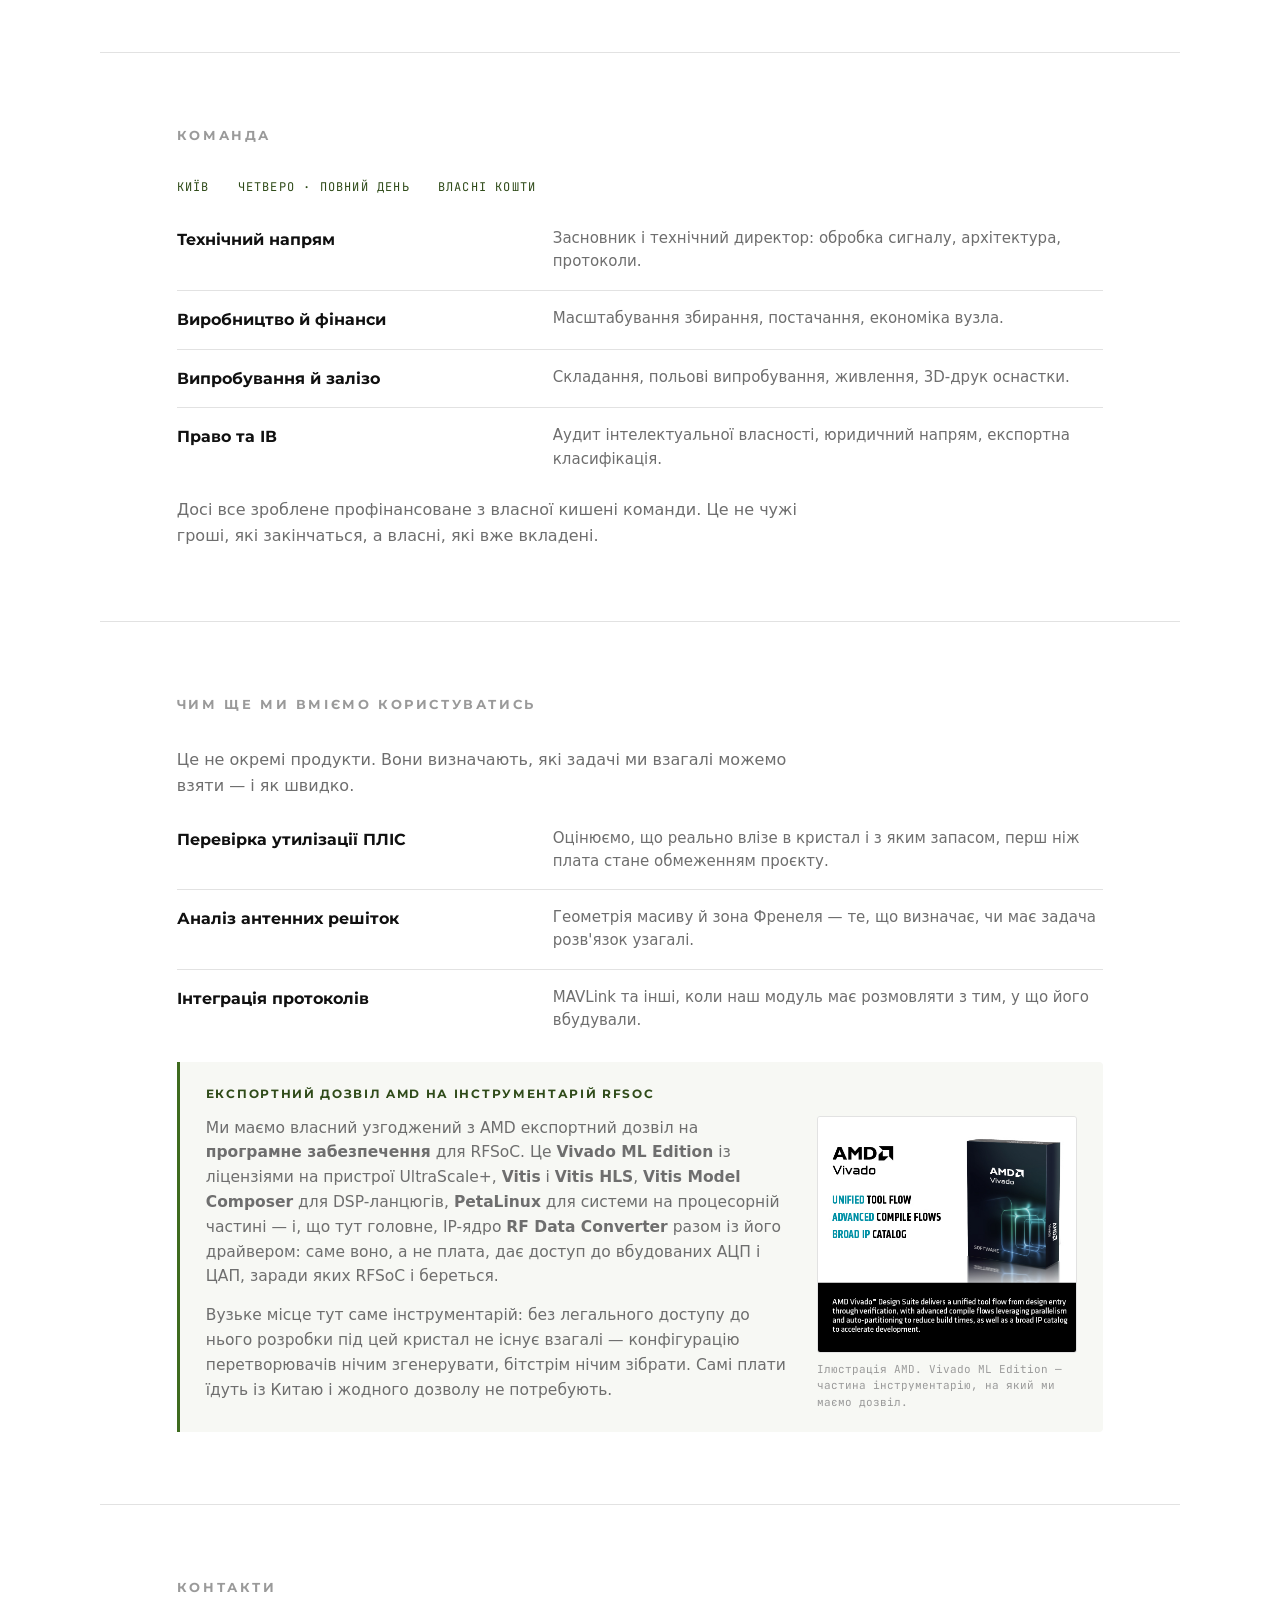
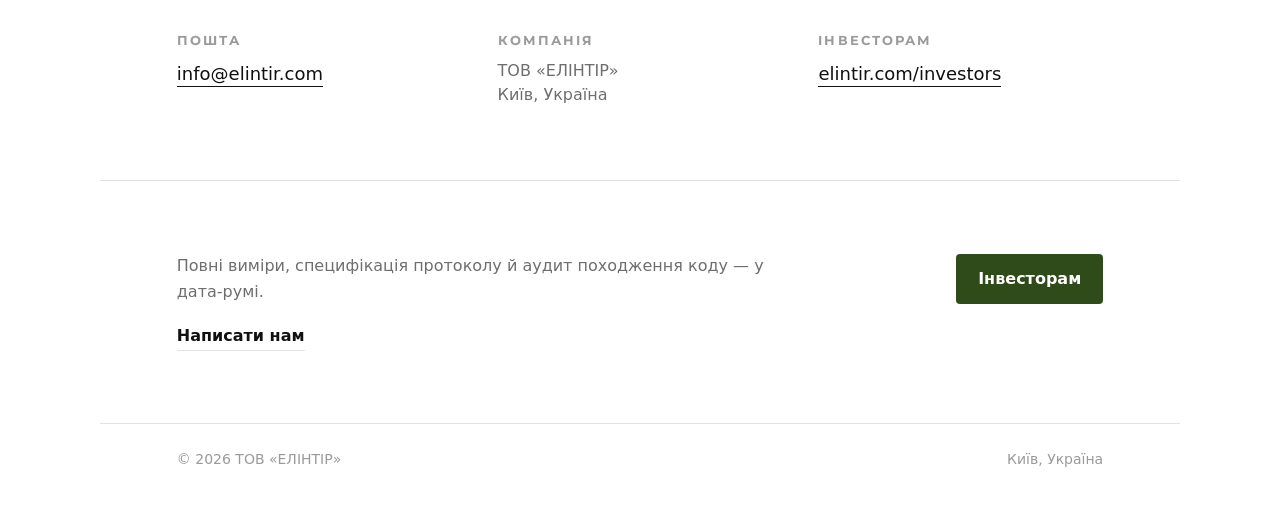
==== commit 25c3bc9e: "site: оновлення з elintir_mapper a2122a81" ====
--- a/company/index.html
+++ b/company/index.html
@@ -432,6 +432,7 @@
         <a href="/slink/">s.Link</a>
         <a href="/investors/">Інвесторам</a>
         <a class="current" href="/company/" aria-current="page">Компанія</a>
+        <a href="/news/">Новини</a>
         <a class="demo" href="mailto:info@elintir.com?subject=%D0%97%D0%B0%D0%BF%D0%B8%D1%82%20%D0%BD%D0%B0%20%D0%B4%D0%B5%D0%BC%D0%BE%D0%BD%D1%81%D1%82%D1%80%D0%B0%D1%86%D1%96%D1%8E%20ELINTIR">Замовити демо</a>
         <a class="lang" href="/en/company/" hreflang="en" lang="en">EN</a>
       </nav>
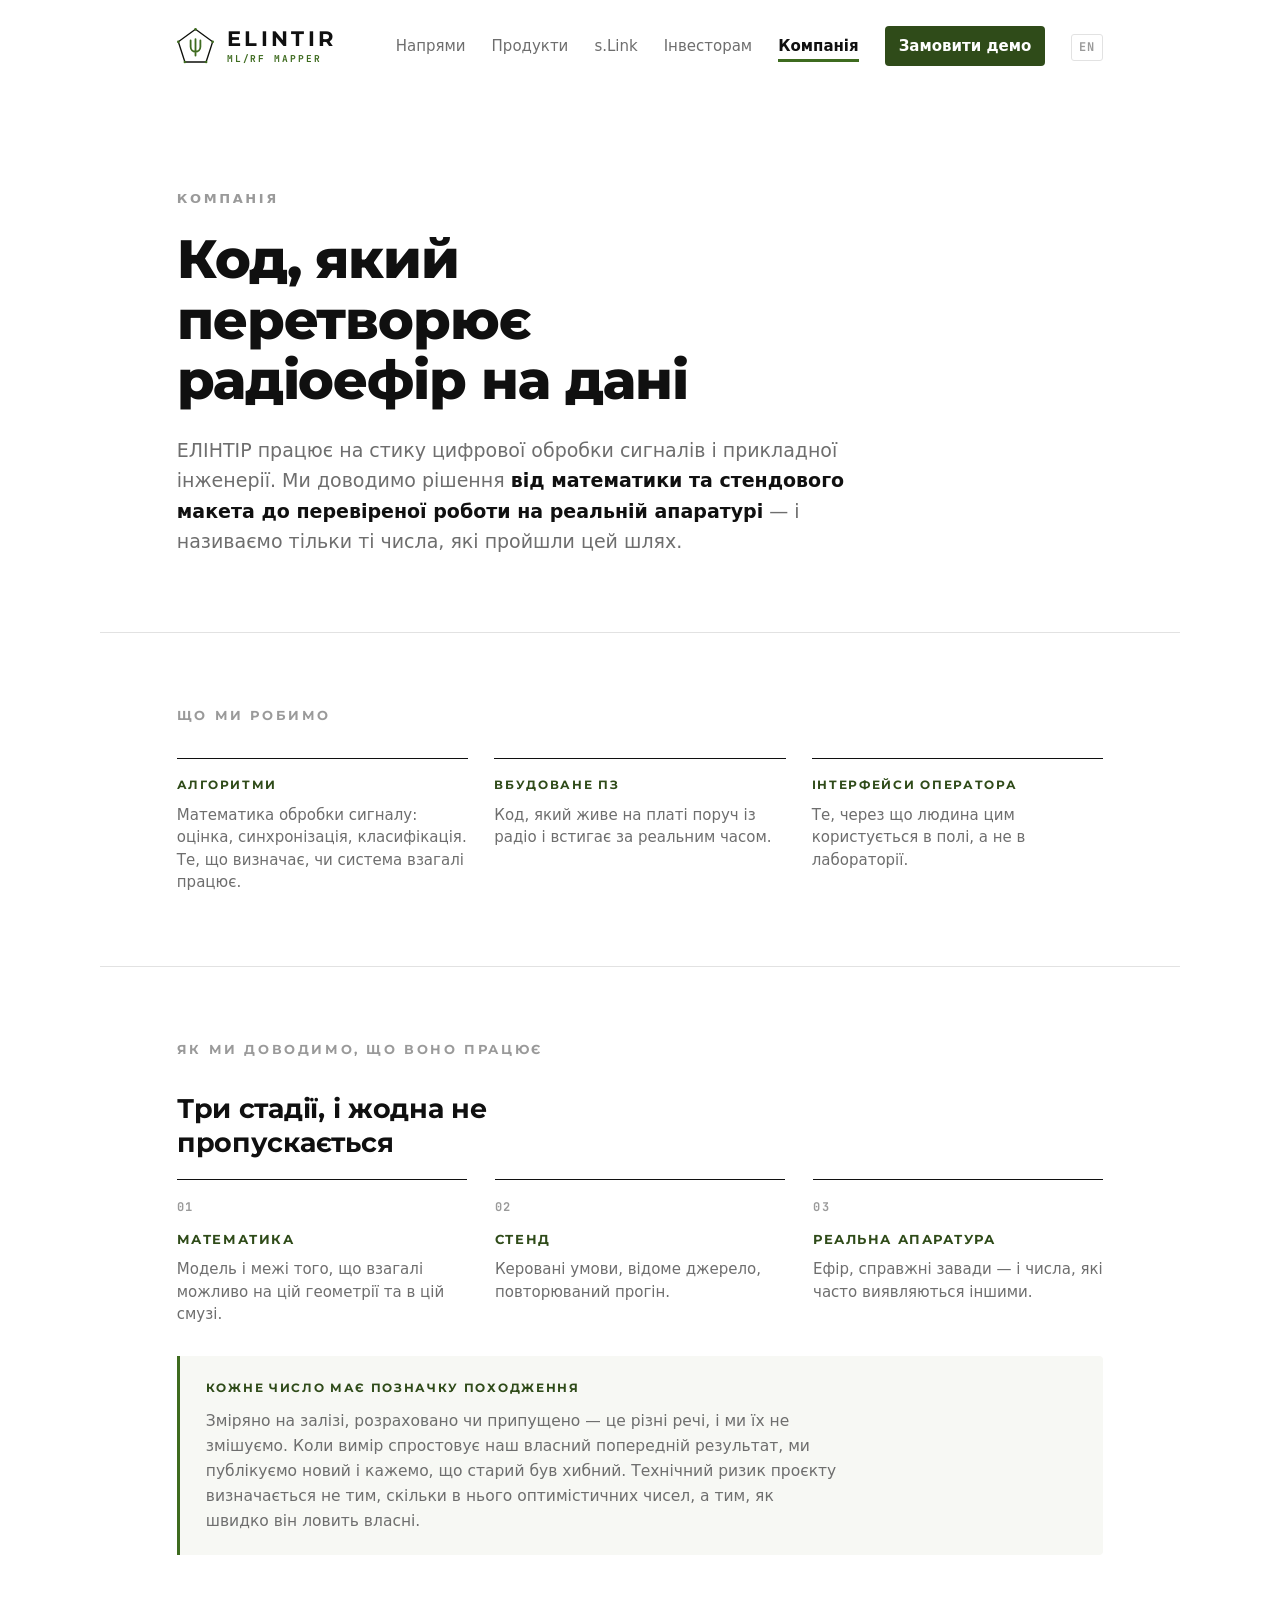
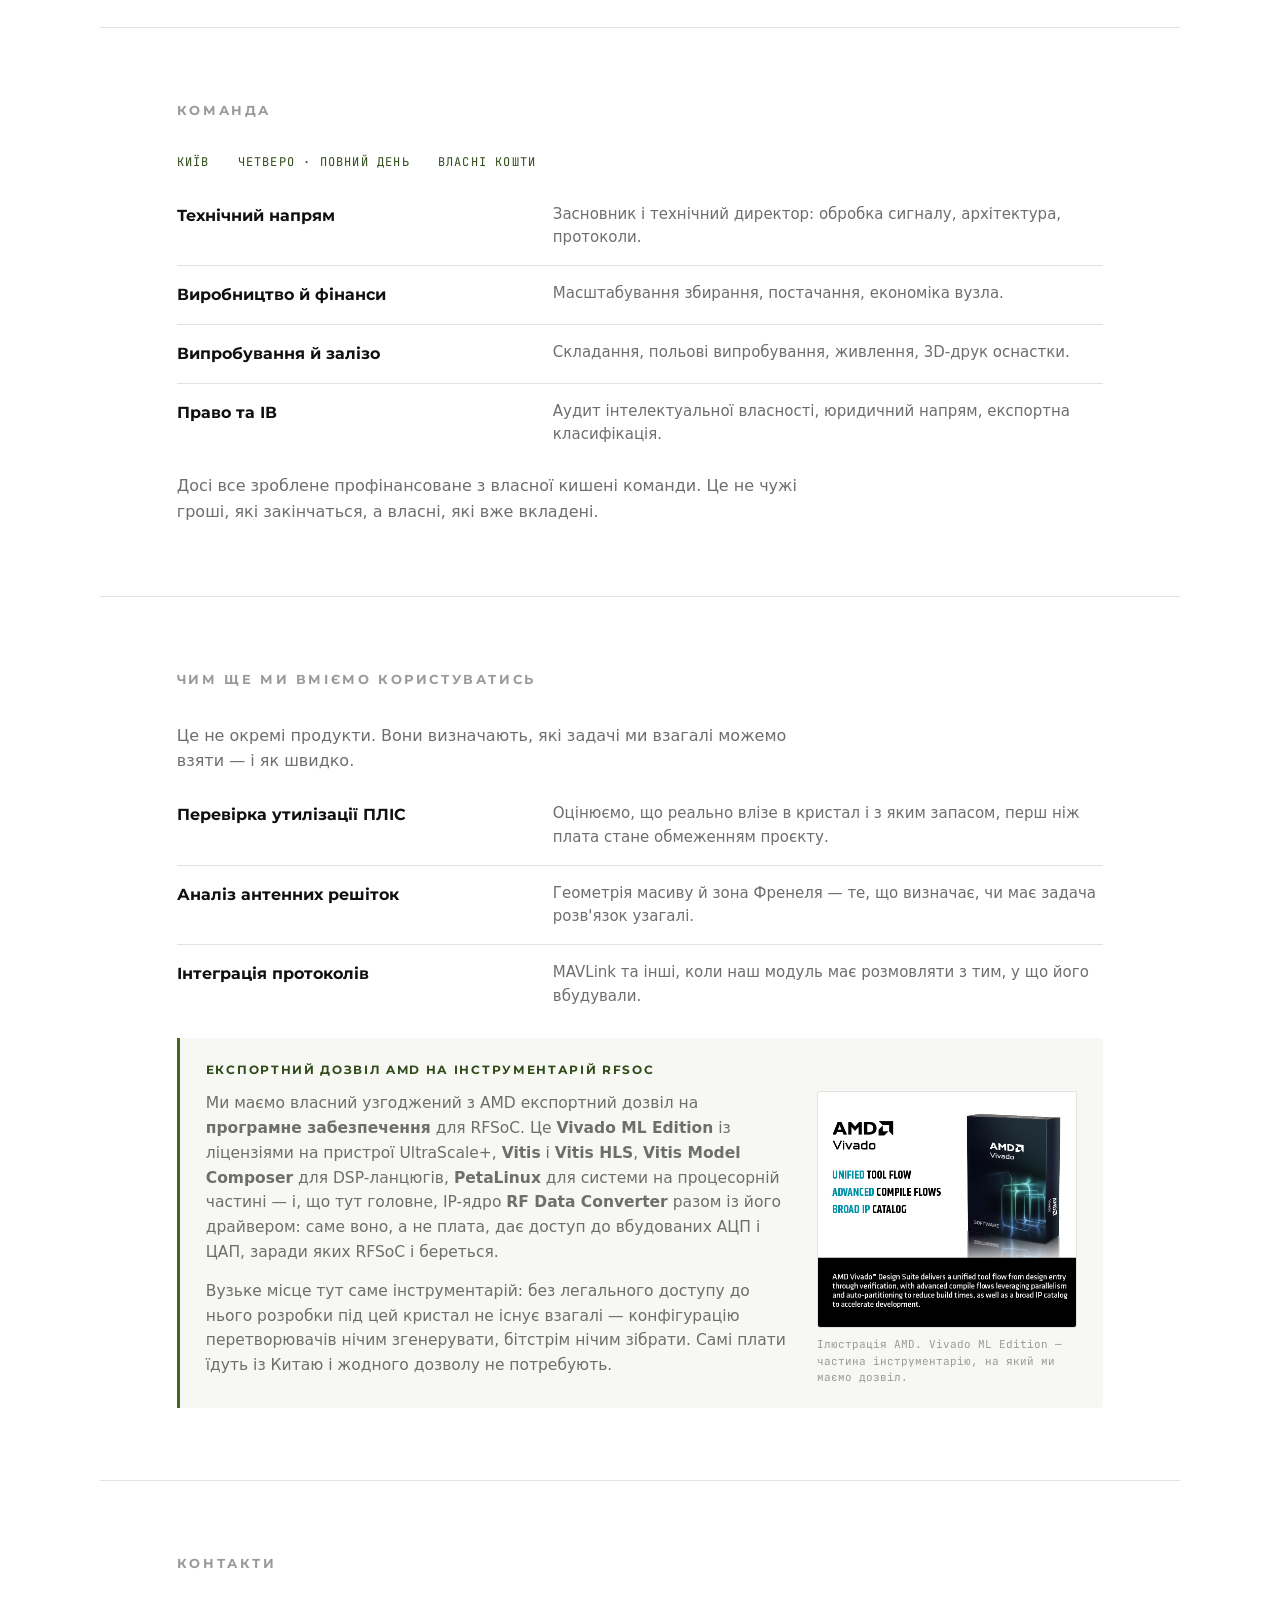
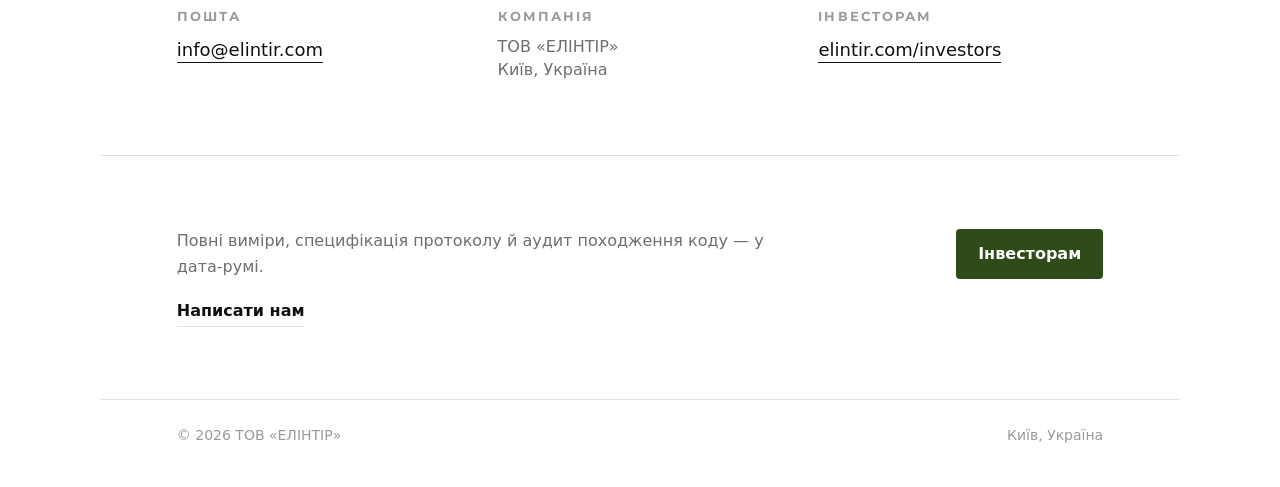
==== commit 685b8bf0: "site: оновлення з elintir_mapper ab35df8c Розділ новин знято: пункт прибрано з навігації десяти стор" ====
--- a/company/index.html
+++ b/company/index.html
@@ -432,7 +432,6 @@
         <a href="/slink/">s.Link</a>
         <a href="/investors/">Інвесторам</a>
         <a class="current" href="/company/" aria-current="page">Компанія</a>
-        <a href="/news/">Новини</a>
         <a class="demo" href="mailto:info@elintir.com?subject=%D0%97%D0%B0%D0%BF%D0%B8%D1%82%20%D0%BD%D0%B0%20%D0%B4%D0%B5%D0%BC%D0%BE%D0%BD%D1%81%D1%82%D1%80%D0%B0%D1%86%D1%96%D1%8E%20ELINTIR">Замовити демо</a>
         <a class="lang" href="/en/company/" hreflang="en" lang="en">EN</a>
       </nav>
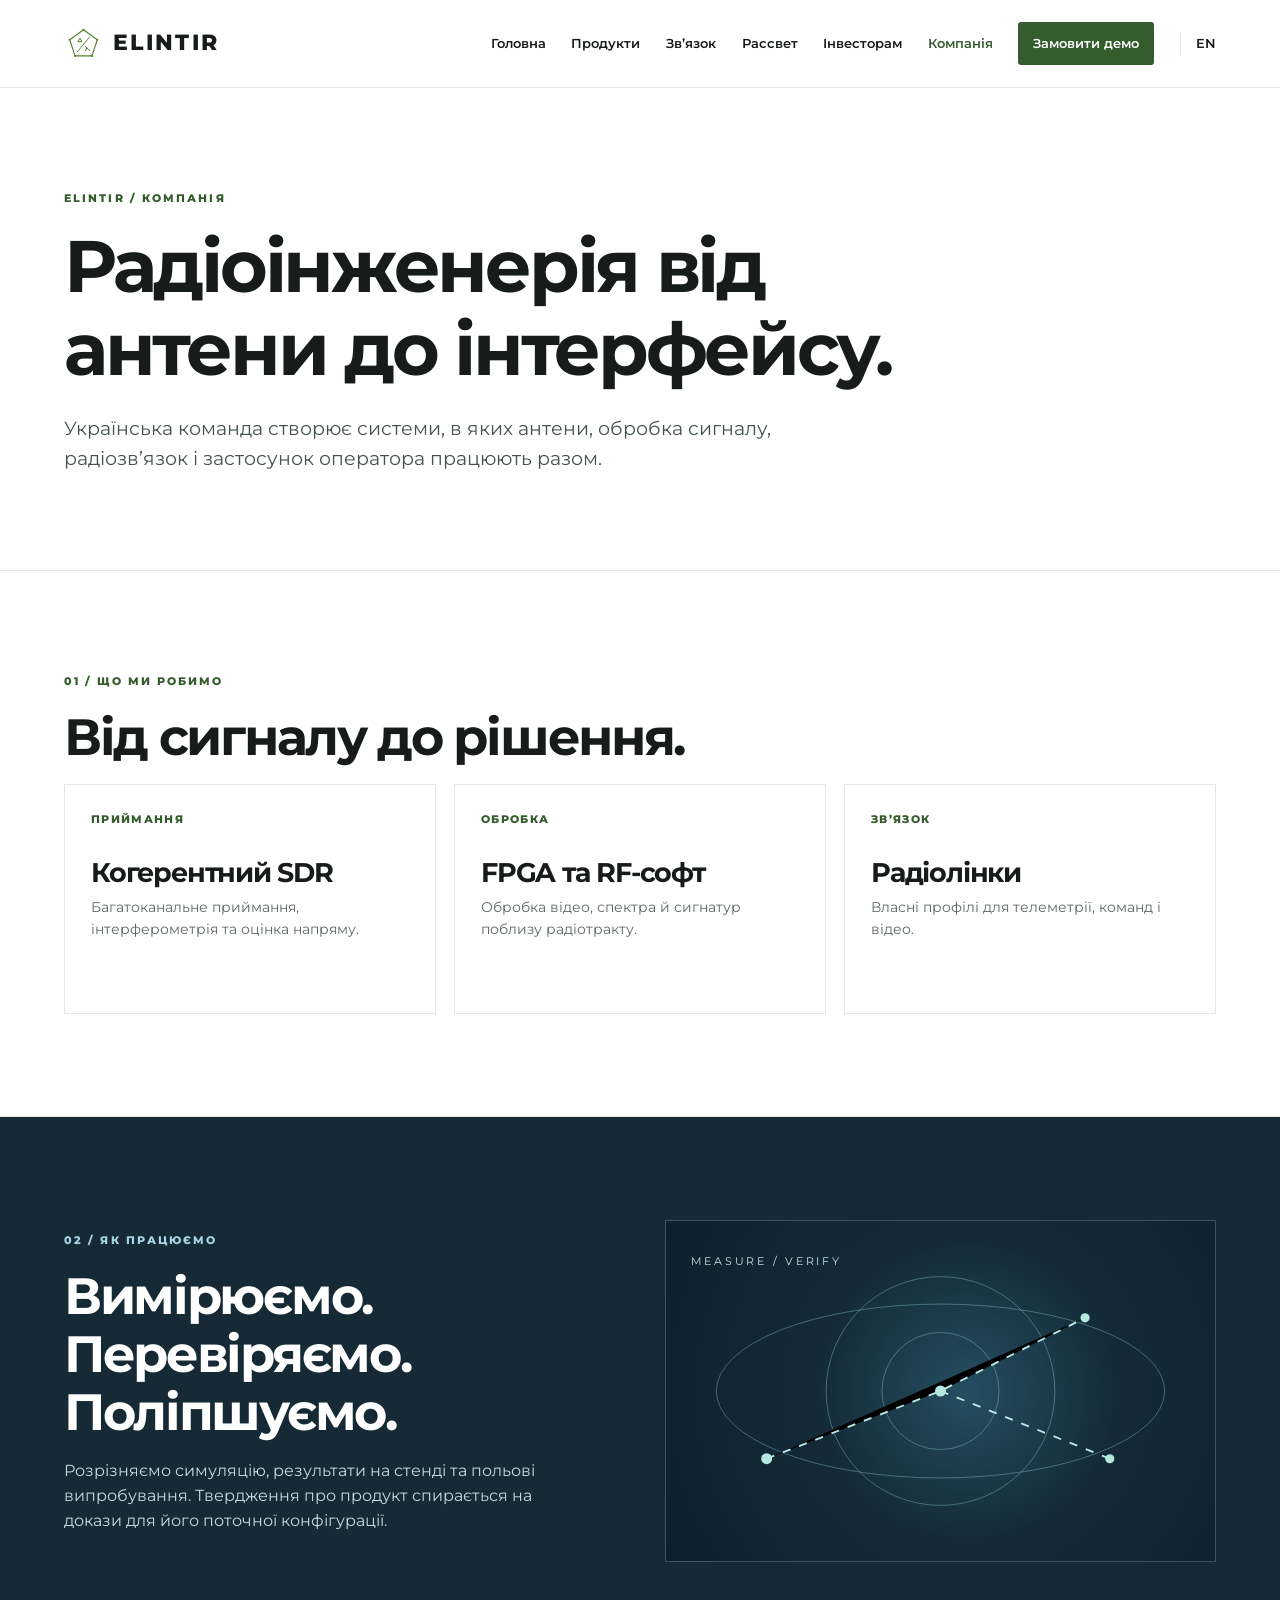
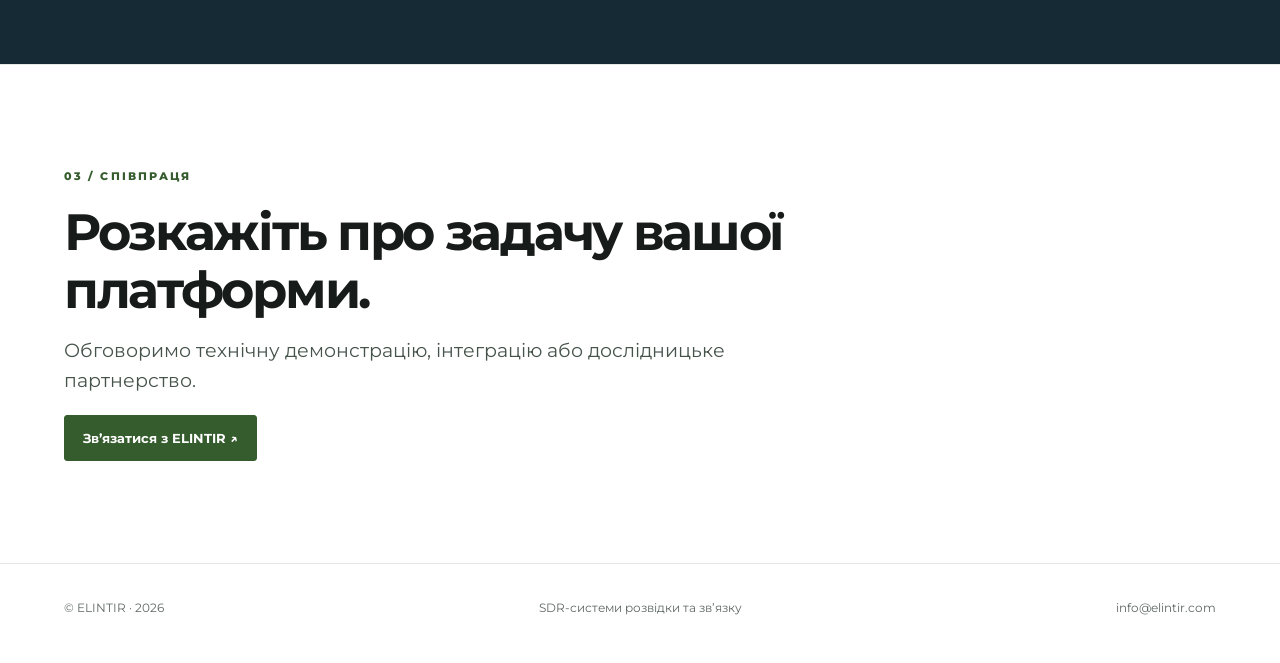
==== commit 64d70da4: "site: refresh investor-facing ELINTIR pages" ====
--- a/company/index.html
+++ b/company/index.html
@@ -1,609 +1,20 @@
 <!doctype html>
-<html lang="uk">
-  <head>
-    <meta charset="utf-8">
-    <meta name="viewport" content="width=device-width, initial-scale=1">
-    <title>Компанія — ТОВ «ЕЛІНТІР»</title>
-    <meta
-      name="description"
-      content="ТОВ «ЕЛІНТІР»: алгоритми обробки сигналу, вбудоване ПЗ, операторські інтерфейси. Київ, команда з чотирьох, власне фінансування. Як ми доводимо, що воно працює."
-    >
-    <meta name="theme-color" content="#ffffff">
-    <meta property="og:title" content="Компанія — ТОВ «ЕЛІНТІР»">
-    <meta property="og:description" content="Хто ми, що вміємо і як доводимо, що воно працює.">
-    <meta property="og:type" content="website">
-    <meta property="og:locale" content="uk_UA">
-    <meta property="og:image" content="/assets/elintir-hero.png">
-    <link rel="canonical" href="https://elintir.com/company/">
-    <link rel="alternate" hreflang="uk" href="https://elintir.com/company/">
-    <link rel="alternate" hreflang="en" href="https://elintir.com/en/company/">
-    <link rel="icon" type="image/svg+xml" href="/assets/branding/elintir-favicon.svg">
-    <link rel="icon" href="/assets/favicon.ico" sizes="any">
-    <link rel="apple-touch-icon" href="/assets/icon-192.png">
-    <link rel="preconnect" href="https://fonts.googleapis.com">
-    <link rel="preconnect" href="https://fonts.gstatic.com" crossorigin>
-    <link rel="stylesheet" href="https://fonts.googleapis.com/css2?family=Montserrat:wght@600;700;800&family=JetBrains+Mono:wght@400;700&display=swap">
-    <style>
-      :root {
-        color-scheme: light;
-        --bg: #ffffff;
-        --ink: #101010;
-        --muted: #6e6e6e;
-        --faint: #9a9a9a;
-        --line: #e2e2e2;
-        --pad: clamp(20px, 6vw, 88px);
-        --sans: Calibri, Carlito, Candara, "Segoe UI", ui-sans-serif, system-ui, sans-serif;
-        --mono: "JetBrains Mono", "Cascadia Mono", Consolas, ui-monospace, monospace;
-        --display: "Montserrat", "Segoe UI", ui-sans-serif, system-ui, sans-serif;
-        --brand-green: #3e6b1f;
-        --brand-green-deep: #2f4b19;
-      }
-
-      * { box-sizing: border-box; }
-      html { scroll-behavior: smooth; }
-
-      body {
-        margin: 0;
-        min-width: 320px;
-        background: var(--bg);
-        color: var(--ink);
-        font-family: var(--sans);
-        font-size: 17px;
-        line-height: 1.62;
-        -webkit-font-smoothing: antialiased;
-      }
-
-      a { color: inherit; }
-
-      .wrap {
-        width: min(1080px, 100%);
-        margin: 0 auto;
-        padding: 0 var(--pad);
-      }
-
-      /* ---------- topbar ---------- */
-
-      .topbar {
-        display: flex;
-        align-items: center;
-        justify-content: space-between;
-        gap: 24px;
-        padding-top: 26px;
-        padding-bottom: 26px;
-      }
-
-      .brand {
-        display: inline-flex;
-        align-items: center;
-        gap: 13px;
-        text-decoration: none;
-      }
-
-      .brand-mark { width: 37px; height: 35.3px; display: block; flex: none; }
-
-      .brand-text { display: flex; flex-direction: column; line-height: 1; }
-
-      .brand-name {
-        font-family: var(--display);
-        font-size: 21px;
-        font-weight: 700;
-        letter-spacing: 0.16em;
-        color: var(--ink);
-      }
-
-      .brand-slogan {
-        margin-top: 5px;
-        font-family: var(--mono);
-        font-size: 9.5px;
-        font-weight: 700;
-        letter-spacing: 0.2em;
-        color: var(--brand-green);
-      }
-
-      .topbar nav { display: flex; gap: 26px; color: var(--muted); font-size: 15px; }
-      .topbar nav a { text-decoration: none; padding-bottom: 4px; }
-
-      .topbar nav a.lang {
-        font-family: var(--mono);
-        font-size: 12px;
-        font-weight: 700;
-        letter-spacing: 0.08em;
-        color: var(--faint);
-        border: 1px solid var(--line);
-        border-radius: 3px;
-        padding: 3px 7px;
-      }
-      .topbar nav a.lang:hover { color: var(--ink); border-color: var(--faint); }
-
-      .topbar nav a:hover { color: var(--ink); }
-      .topbar nav a.current {
-        color: var(--ink);
-        font-weight: 700;
-        box-shadow: inset 0 -3px 0 0 var(--brand-green);
-      }
-
-      /* ---------- hero ---------- */
-
-      .hero {
-        padding-top: clamp(48px, 10vw, 96px);
-        padding-bottom: clamp(44px, 7vw, 76px);
-      }
-
-      .eyebrow {
-        margin: 0 0 20px;
-        color: var(--faint);
-        font-size: 13px;
-        font-weight: 700;
-        letter-spacing: 0.2em;
-        text-transform: uppercase;
-      }
-
-      h1 {
-        font-family: var(--display);
-        margin: 0;
-        max-width: 17ch;
-        font-size: clamp(32px, 5.4vw, 54px);
-        line-height: 1.12;
-        letter-spacing: -0.02em;
-        font-weight: 800;
-      }
-
-      .lead {
-        max-width: 60ch;
-        margin: 24px 0 0;
-        color: var(--muted);
-        font-size: clamp(17px, 1.9vw, 19px);
-        line-height: 1.6;
-      }
-
-      .lead strong { color: var(--ink); font-weight: 700; }
-
-      /* ---------- sections ---------- */
-
-      .section {
-        padding-top: clamp(44px, 7vw, 72px);
-        padding-bottom: clamp(44px, 7vw, 72px);
-        border-top: 1px solid var(--line);
-      }
-
-      .section-label {
-        font-family: var(--display);
-        margin: 0 0 32px;
-        color: var(--faint);
-        font-size: 13px;
-        font-weight: 700;
-        letter-spacing: 0.2em;
-        text-transform: uppercase;
-      }
-
-      .section h2 {
-        font-family: var(--display);
-        margin: 0 0 18px;
-        max-width: 28ch;
-        font-size: clamp(21px, 2.6vw, 27px);
-        line-height: 1.28;
-        letter-spacing: -0.01em;
-        font-weight: 700;
-      }
-
-      .section p.body {
-        max-width: 62ch;
-        margin: 0 0 15px;
-        color: var(--muted);
-        font-size: 16px;
-      }
-
-      .section p.body:last-child { margin-bottom: 0; }
-
-      .sub-h {
-        font-family: var(--display);
-        margin: 40px 0 14px;
-        font-size: 17px;
-        font-weight: 700;
-        letter-spacing: -0.005em;
-      }
-
-      /* ---------- stack ---------- */
-
-      .stack {
-        display: grid;
-        grid-template-columns: repeat(3, minmax(0, 1fr));
-        gap: 28px 26px;
-      }
-
-      .stack.two { grid-template-columns: repeat(2, minmax(0, 1fr)); }
-
-      .stack-card { padding-top: 16px; border-top: 1px solid var(--ink); }
-
-      .stack-card .k {
-        font-family: var(--display);
-        display: block;
-        margin-bottom: 9px;
-        font-size: 12px;
-        font-weight: 700;
-        letter-spacing: 0.14em;
-        text-transform: uppercase;
-        color: var(--brand-green-deep);
-      }
-
-      .stack-card .v { color: var(--muted); font-size: 15px; line-height: 1.5; }
-
-      /* ---------- stages ---------- */
-
-      .stages { display: grid; grid-template-columns: repeat(3, minmax(0, 1fr)); gap: 30px 28px; }
-
-      .stage { padding-top: 18px; border-top: 1px solid var(--ink); }
-      .stage .no {
-        display: block;
-        margin-bottom: 12px;
-        font-family: var(--mono);
-        font-size: 12px;
-        font-weight: 700;
-        letter-spacing: 0.12em;
-        color: var(--faint);
-      }
-      .stage .t {
-        font-family: var(--display);
-        font-size: 13px;
-        font-weight: 700;
-        letter-spacing: 0.12em;
-        text-transform: uppercase;
-        margin-bottom: 8px;
-        color: var(--brand-green-deep);
-      }
-      .stage .d { color: var(--muted); font-size: 15px; line-height: 1.5; }
-
-      /* ---------- rows ---------- */
-
-      .rows { display: grid; gap: 0; }
-      .row {
-        display: grid;
-        grid-template-columns: minmax(0, 1fr) minmax(0, 1.6fr);
-        gap: 8px 32px;
-        padding: 16px 0;
-        border-bottom: 1px solid var(--line);
-      }
-      .rows .row:first-child { padding-top: 0; }
-      .rows .row:last-child { border-bottom: 0; padding-bottom: 0; }
-      .row .h { font-family: var(--display); font-weight: 700; font-size: 16px; }
-      .row .b { color: var(--muted); font-size: 15px; line-height: 1.55; }
-
-      /* ---------- team facts ---------- */
-
-      .facts {
-        display: flex;
-        flex-wrap: wrap;
-        gap: 10px 28px;
-        margin-bottom: 30px;
-        font-family: var(--mono);
-        font-size: 12px;
-        letter-spacing: 0.1em;
-        text-transform: uppercase;
-        color: var(--brand-green-deep);
-      }
-
-      /* ---------- callout ---------- */
-
-      .callout {
-        margin: 30px 0 0;
-        padding: 22px 26px;
-        background: #f7f8f4;
-        border-left: 3px solid var(--brand-green);
-        border-radius: 0 4px 4px 0;
-      }
-      .callout-h {
-        font-family: var(--display);
-        font-size: 12px;
-        font-weight: 700;
-        letter-spacing: 0.14em;
-        text-transform: uppercase;
-        color: var(--brand-green-deep);
-        margin-bottom: 12px;
-      }
-      .callout p { max-width: 64ch; margin: 0; color: var(--muted); font-size: 15.5px; line-height: 1.6; }
-
-      .callout-grid {
-        display: grid;
-        grid-template-columns: minmax(0, 1fr) minmax(0, 260px);
-        gap: 24px 30px;
-        align-items: start;
-      }
-      .callout-text p + p { margin-top: 14px; }
-      .callout-fig { margin: 0; }
-      .callout-fig img {
-        display: block;
-        width: 100%;
-        height: auto;
-        background: #fff;
-        border: 1px solid var(--line);
-        border-radius: 3px;
-      }
-      .callout-fig figcaption {
-        margin-top: 8px;
-        font-family: var(--mono);
-        font-size: 11px;
-        line-height: 1.5;
-        color: var(--faint);
-      }
-      /* картинки нема на диску -> figure зникає, текст займає всю ширину */
-      .callout-grid.no-fig { grid-template-columns: 1fr; }
-      .callout-grid.no-fig .callout-fig { display: none; }
-
-      /* ---------- cta ---------- */
-
-      .cta-block {
-        display: flex;
-        flex-wrap: wrap;
-        align-items: center;
-        justify-content: space-between;
-        gap: 18px 24px;
-      }
-
-      a.btn {
-        display: inline-block;
-        text-decoration: none;
-        font-weight: 700;
-        color: #fff;
-        background: var(--brand-green-deep);
-        padding: 12px 22px;
-        border-radius: 4px;
-        font-size: 16px;
-        white-space: nowrap;
-      }
-      a.btn:hover { background: var(--brand-green); }
-
-      a.btn-ghost {
-        display: inline-block;
-        text-decoration: none;
-        font-weight: 700;
-        font-size: 16px;
-        color: var(--ink);
-        border-bottom: 1px solid var(--line);
-        padding-bottom: 2px;
-        white-space: nowrap;
-      }
-      a.btn-ghost:hover { color: var(--brand-green); border-bottom-color: var(--brand-green); }
-
-      /* ---------- footer ---------- */
-
-      .footer {
-        display: flex;
-        flex-wrap: wrap;
-        justify-content: space-between;
-        gap: 10px 24px;
-        padding-top: 24px;
-        padding-bottom: 40px;
-        border-top: 1px solid var(--line);
-        color: var(--faint);
-        font-size: 14px;
-      }
-
-      @media (max-width: 860px) {
-        .stack, .stack.two, .stages { grid-template-columns: 1fr; }
-        .row { grid-template-columns: 1fr; }
-        .callout-grid { grid-template-columns: 1fr; }
-        .callout-fig { max-width: 380px; }
-      }
-
-      @media (max-width: 560px) {
-        .topbar { flex-wrap: wrap; gap: 14px 18px; }
-        .topbar nav { flex-wrap: wrap; gap: 14px 18px; font-size: 14px; }
-        .brand-mark { width: 31px; height: 29.6px; }
-        .brand-name { font-size: 18px; }
-        .brand-slogan { font-size: 8.5px; letter-spacing: 0.16em; }
-        .topbar nav a.hide-sm { display: none; }
-      }
-
-      /* demo button in the header */
-      .topbar nav { align-items: baseline; }
-      .topbar nav a.demo {
-        color: #fff;
-        background: var(--brand-green-deep);
-        font-weight: 700;
-        padding: 8px 14px;
-        border-radius: 4px;
-      }
-      .topbar nav a.demo:hover { color: #fff; background: var(--brand-green); }
-
-      /* ---------- контакти ---------- */
-      .contacts { display: grid; grid-template-columns: repeat(auto-fit, minmax(180px, 1fr)); gap: 28px 36px; }
-      .contact .key { font-family: var(--display); display: block; margin-bottom: 8px; color: var(--faint); font-size: 13px; font-weight: 700; letter-spacing: 0.16em; text-transform: uppercase; }
-      .contact .val { font-size: 18px; text-decoration: none; border-bottom: 1px solid var(--ink); padding-bottom: 2px; }
-      .contact span.val { border-bottom: 0; color: var(--muted); font-size: 16px; line-height: 1.45; display: block; }
-      .contact a.val:hover { color: var(--muted); border-bottom-color: var(--muted); }
-    </style>
-  </head>
-  <body>
-    <header class="topbar wrap">
-      <a class="brand" href="/" aria-label="ELINTIR — ML/RF MAPPER, на початок">
-        <svg class="brand-mark" viewBox="61.3 61 389.4 371.7" role="img" aria-hidden="true">
-          <polygon points="256,75 75.3,206.3 144.3,418.7 367.7,418.7 436.7,206.3" fill="none" stroke="#0d0f0a" stroke-width="14" stroke-linejoin="round"/>
-          <path d="M204.5 192.5 V259.5 A51.5 51.5 0 0 0 307.5 259.5 V192.5 M256 179 V351" fill="none" stroke="#3e6b1f" stroke-width="19" stroke-linecap="round" stroke-linejoin="round"/>
-          <g fill="#3e6b1f"><circle cx="256" cy="75" r="14"/><circle cx="75.3" cy="206.3" r="14"/><circle cx="144.3" cy="418.7" r="14"/><circle cx="367.7" cy="418.7" r="14"/><circle cx="436.7" cy="206.3" r="14"/></g>
-        </svg>
-        <span class="brand-text">
-          <span class="brand-name">ELINTIR</span>
-          <span class="brand-slogan">ML/RF MAPPER</span>
-        </span>
-      </a>
-      <nav aria-label="Основна навігація">
-        <a class="hide-sm" href="/#directions">Напрями</a>
-        <a href="/hardware/">Продукти</a>
-        <a href="/slink/">s.Link</a>
-        <a href="/investors/">Інвесторам</a>
-        <a class="current" href="/company/" aria-current="page">Компанія</a>
-        <a class="demo" href="mailto:info@elintir.com?subject=%D0%97%D0%B0%D0%BF%D0%B8%D1%82%20%D0%BD%D0%B0%20%D0%B4%D0%B5%D0%BC%D0%BE%D0%BD%D1%81%D1%82%D1%80%D0%B0%D1%86%D1%96%D1%8E%20ELINTIR">Замовити демо</a>
-        <a class="lang" href="/en/company/" hreflang="en" lang="en">EN</a>
-      </nav>
-    </header>
-
-    <main>
-      <section class="hero wrap">
-        <p class="eyebrow">Компанія</p>
-        <h1>Код, який перетворює радіоефір на дані</h1>
-        <p class="lead">
-          ЕЛІНТІР працює на стику цифрової обробки сигналів і прикладної
-          інженерії. Ми доводимо рішення <strong>від математики та стендового
-          макета до перевіреної роботи на реальній апаратурі</strong> — і
-          називаємо тільки ті числа, які пройшли цей шлях.
-        </p>
-      </section>
-
-      <section class="section wrap" id="what">
-        <p class="section-label">Що ми робимо</p>
-        <div class="stack">
-          <div class="stack-card">
-            <span class="k">Алгоритми</span>
-            <div class="v">Математика обробки сигналу: оцінка, синхронізація, класифікація. Те, що визначає, чи система взагалі працює.</div>
-          </div>
-          <div class="stack-card">
-            <span class="k">Вбудоване ПЗ</span>
-            <div class="v">Код, який живе на платі поруч із радіо і встигає за реальним часом.</div>
-          </div>
-          <div class="stack-card">
-            <span class="k">Інтерфейси оператора</span>
-            <div class="v">Те, через що людина цим користується в полі, а не в лабораторії.</div>
-          </div>
-        </div>
-
-      </section>
-
-      <section class="section wrap" id="proof">
-        <p class="section-label">Як ми доводимо, що воно працює</p>
-        <h2>Три стадії, і жодна не пропускається</h2>
-        <div class="stages">
-          <div class="stage">
-            <span class="no">01</span>
-            <div class="t">Математика</div>
-            <div class="d">Модель і межі того, що взагалі можливо на цій геометрії та в цій смузі.</div>
-          </div>
-          <div class="stage">
-            <span class="no">02</span>
-            <div class="t">Стенд</div>
-            <div class="d">Керовані умови, відоме джерело, повторюваний прогін.</div>
-          </div>
-          <div class="stage">
-            <span class="no">03</span>
-            <div class="t">Реальна апаратура</div>
-            <div class="d">Ефір, справжні завади — і числа, які часто виявляються іншими.</div>
-          </div>
-        </div>
-
-        <div class="callout">
-          <div class="callout-h">Кожне число має позначку походження</div>
-          <p>
-            Зміряно на залізі, розраховано чи припущено — це різні речі, і ми
-            їх не змішуємо. Коли вимір спростовує наш власний попередній
-            результат, ми публікуємо новий і кажемо, що старий був хибний.
-            Технічний ризик проєкту визначається не тим, скільки в нього
-            оптимістичних чисел, а тим, як швидко він ловить власні.
-          </p>
-        </div>
-      </section>
-
-      <section class="section wrap" id="team">
-        <p class="section-label">Команда</p>
-        <div class="facts">
-          <span>Київ</span>
-          <span>Четверо · повний день</span>
-          <span>Власні кошти</span>
-        </div>
-        <div class="rows">
-          <div class="row"><div class="h">Технічний напрям</div><div class="b">Засновник і технічний директор: обробка сигналу, архітектура, протоколи.</div></div>
-          <div class="row"><div class="h">Виробництво й фінанси</div><div class="b">Масштабування збирання, постачання, економіка вузла.</div></div>
-          <div class="row"><div class="h">Випробування й залізо</div><div class="b">Складання, польові випробування, живлення, 3D-друк оснастки.</div></div>
-          <div class="row"><div class="h">Право та ІВ</div><div class="b">Аудит інтелектуальної власності, юридичний напрям, експортна класифікація.</div></div>
-        </div>
-        <p class="body" style="margin-top:26px">
-          Досі все зроблене профінансоване з власної кишені команди. Це не
-          чужі гроші, які закінчаться, а власні, які вже вкладені.
-        </p>
-      </section>
-
-      <section class="section wrap" id="toolbox">
-        <p class="section-label">Чим ще ми вміємо користуватись</p>
-        <p class="body" style="margin-bottom:28px">
-          Це не окремі продукти. Вони визначають, які задачі ми взагалі
-          можемо взяти — і як швидко.
-        </p>
-        <div class="rows">
-          <div class="row"><div class="h">Перевірка утилізації ПЛІС</div><div class="b">Оцінюємо, що реально влізе в кристал і з яким запасом, перш ніж плата стане обмеженням проєкту.</div></div>
-          <div class="row"><div class="h">Аналіз антенних решіток</div><div class="b">Геометрія масиву й зона Френеля — те, що визначає, чи має задача розв'язок узагалі.</div></div>
-          <div class="row"><div class="h">Інтеграція протоколів</div><div class="b">MAVLink та інші, коли наш модуль має розмовляти з тим, у що його вбудували.</div></div>
-        </div>
-
-        <div class="callout">
-          <div class="callout-h">Експортний дозвіл AMD на інструментарій RFSoC</div>
-          <div class="callout-grid">
-            <div class="callout-text">
-              <p>
-                Ми маємо власний узгоджений з AMD експортний дозвіл на
-                <strong>програмне забезпечення</strong> для RFSoC. Це
-                <strong>Vivado ML Edition</strong> із ліцензіями на пристрої
-                UltraScale+, <strong>Vitis</strong> і <strong>Vitis HLS</strong>,
-                <strong>Vitis Model Composer</strong> для DSP-ланцюгів,
-                <strong>PetaLinux</strong> для системи на процесорній частині —
-                і, що тут головне, IP-ядро <strong>RF Data Converter</strong>
-                разом із його драйвером: саме воно, а не плата, дає доступ до
-                вбудованих АЦП і ЦАП, заради яких RFSoC і береться.
-              </p>
-              <p>
-                Вузьке місце тут саме інструментарій: без легального доступу до
-                нього розробки під цей кристал не існує взагалі — конфігурацію
-                перетворювачів нічим згенерувати, бітстрім нічим зібрати. Самі
-                плати їдуть із Китаю і жодного дозволу не потребують.
-              </p>
-            </div>
-            <figure class="callout-fig">
-              <img
-                src="/assets/partners/amd-vivado.png"
-                alt="AMD Vivado Design Suite: коробка з програмним забезпеченням і три тези — єдиний потік інструментів, розширені потоки компіляції, широкий каталог IP."
-                width="509"
-                height="464"
-                loading="lazy"
-                decoding="async"
-                onerror="this.closest('.callout-grid').classList.add('no-fig')"
-              >
-              <figcaption>Ілюстрація AMD. Vivado ML Edition — частина інструментарію, на який ми маємо дозвіл.</figcaption>
-            </figure>
-          </div>
-        </div>
-      </section>
-
-      <section class="section wrap" id="contacts">
-        <p class="section-label">Контакти</p>
-        <div class="contacts">
-          <div class="contact">
-            <span class="key">Пошта</span>
-            <a class="val" href="mailto:info@elintir.com">info@elintir.com</a>
-          </div>
-          <div class="contact">
-            <span class="key">Компанія</span>
-            <span class="val">ТОВ «ЕЛІНТІР»<br>Київ, Україна</span>
-          </div>
-          <div class="contact">
-            <span class="key">Інвесторам</span>
-            <a class="val" href="/investors/">elintir.com/investors</a>
-          </div>
-        </div>
-      </section>
-
-      <section class="section wrap" id="cta">
-        <div class="cta-block">
-          <p class="body" style="margin:0">
-            Повні виміри, специфікація протоколу й аудит походження коду — у
-            дата-румі.
-          </p>
-          <a class="btn" href="/investors/">Інвесторам</a>
-          <a class="btn-ghost" href="mailto:info@elintir.com">Написати нам</a>
-        </div>
-      </section>
-    </main>
-
-    <footer class="footer wrap">
-      <span>© 2026 ТОВ «ЕЛІНТІР»</span>
-      <span>Київ, Україна</span>
-    </footer>
-    <script src="/assets/contact.js" defer></script>
-  </body>
-</html>
+<html lang="uk"><head><meta charset="utf-8"><meta name="viewport" content="width=device-width,initial-scale=1">
+<title>Компанія — ELINTIR</title><meta name="description" content="Українська команда ELINTIR: когерентний SDR, FPGA, радіозв’язок і застосунок оператора."><meta name="theme-color" content="#ffffff">
+<link rel="canonical" href="https://elintir.com/company/">
+<link rel="alternate" hreflang="uk" href="https://elintir.com/company/">
+<link rel="alternate" hreflang="en" href="https://elintir.com/en/company/">
+<link rel="icon" type="image/svg+xml" href="/assets/branding/elintir-favicon.svg"><link rel="stylesheet" href="/assets/site-v2.css">
+<meta property="og:title" content="Компанія — ELINTIR"><meta property="og:description" content="Українська команда ELINTIR: когерентний SDR, FPGA, радіозв’язок і застосунок оператора."><meta property="og:type" content="website"><meta property="og:image" content="https://elintir.com/assets/products/elintir-og-product.jpg">
+</head><body><header class="topbar wrap"><a class="brand" href="/" aria-label="ELINTIR"><img src="/assets/branding/elintir-logo-mark.svg" alt="" width="39" height="39">ELINTIR</a>
+<nav class="nav" aria-label="Основна навігація"><a href="/">Головна</a><a href="/hardware/">Продукти</a><a href="/slink/">Зв’язок</a><a href="/rassvet/">Рассвет</a><a href="/investors/">Інвесторам</a><a href="/company/" aria-current="page">Компанія</a><a class="nav-cta" href="mailto:info@elintir.com?subject=%D0%97%D0%B0%D0%BF%D0%B8%D1%82%20%D0%BD%D0%B0%20%D0%B4%D0%B5%D0%BC%D0%BE">Замовити демо</a><a class="lang" href="/en/company/" hreflang="en">EN</a></nav></header>
+<main><section class="page-hero wrap"><p class="eyebrow">ELINTIR / Компанія</p><h1>Радіоінженерія від антени до інтерфейсу.</h1><p class="lead">Українська команда створює системи, в яких антени, обробка сигналу, радіозв’язок і застосунок оператора працюють разом.</p></section>
+    <section class="section wrap"><p class="eyebrow">01 / Що ми робимо</p><h2>Від сигналу до рішення.</h2><div class="grid-3"><article class="text-card"><div class="number">ПРИЙМАННЯ</div><h3>Когерентний SDR</h3><p>Багатоканальне приймання, інтерферометрія та оцінка напряму.</p></article><article class="text-card"><div class="number">ОБРОБКА</div><h3>FPGA та RF-софт</h3><p>Обробка відео, спектра й сигнатур поблизу радіотракту.</p></article><article class="text-card"><div class="number">ЗВ’ЯЗОК</div><h3>Радіолінки</h3><p>Власні профілі для телеметрії, команд і відео.</p></article></div></section>
+    <section class="section feature"><div class="wrap feature-row"><div><p class="eyebrow">02 / Як працюємо</p><h2>Вимірюємо. Перевіряємо. Поліпшуємо.</h2><p>Розрізняємо симуляцію, результати на стенді та польові випробування. Твердження про продукт спирається на докази для його поточної конфігурації.</p></div><div class="signal-panel" role="img" aria-label="MEASURE / VERIFY"><svg viewBox="0 0 600 340" aria-hidden="true">
+      <circle class="orbit" cx="300" cy="170" r="125"/><ellipse class="orbit" cx="300" cy="170" rx="245" ry="95"/>
+      <circle class="orbit" cx="300" cy="170" r="64"/><path class="beam" d="M110 244 300 170 458 90 M300 170 485 244"/>
+      <circle class="pulse" cx="300" cy="170" r="6"/><circle class="pulse" cx="110" cy="244" r="6"/>
+      <circle cx="458" cy="90" r="5" fill="#b5e8de"/><circle cx="485" cy="244" r="5" fill="#b5e8de"/>
+      <text x="27" y="32" fill="#c8e3e5" font-size="12" font-family="Montserrat,Arial,sans-serif" letter-spacing="3">MEASURE / VERIFY</text>
+    </svg></div></div></section>
+    <section class="section wrap"><p class="eyebrow">03 / Співпраця</p><h2>Розкажіть про задачу вашої платформи.</h2><p class="lead">Обговоримо технічну демонстрацію, інтеграцію або дослідницьке партнерство.</p><a class="btn" href="mailto:info@elintir.com?subject=ELINTIR%20partnership">Зв’язатися з ELINTIR ↗</a></section></main><footer class="footer wrap"><span>© ELINTIR · 2026</span><span>SDR-системи розвідки та зв’язку</span><a href="mailto:info@elintir.com">info@elintir.com</a></footer></body></html>
--- a/assets/site-v2.css
+++ b/assets/site-v2.css
@@ -0,0 +1,60 @@
+@import url('https://fonts.googleapis.com/css2?family=Montserrat:wght@400;500;600;700;800&display=swap');
+:root{color-scheme:light;--ink:#171b19;--muted:#5e6862;--line:#e4e9e4;--green:#355c2d;--pale:#f4f7f2;--blue:#dcebf1;--max:1280px}
+*{box-sizing:border-box}
+html{scroll-behavior:smooth}
+body{margin:0;background:#fff;color:var(--ink);font-family:Montserrat,Arial,sans-serif;font-size:16px;line-height:1.55;-webkit-font-smoothing:antialiased}
+a{color:inherit}
+img{max-width:100%;display:block}
+.wrap{width:min(var(--max),100%);margin:auto;padding-inline:clamp(22px,5vw,76px)}
+.topbar{min-height:88px;display:flex;align-items:center;justify-content:space-between;gap:28px;border-bottom:1px solid var(--line)}
+.brand{display:flex;align-items:center;gap:10px;text-decoration:none;flex:none;font-size:22px;font-weight:800;letter-spacing:.105em}
+.brand img{width:39px;height:39px}
+.nav{display:flex;align-items:center;gap:clamp(13px,2vw,30px);font-size:13px;font-weight:600}
+.nav a{text-decoration:none;white-space:nowrap}.nav a:hover,.nav a[aria-current=page]{color:var(--green)}
+.nav .nav-cta{background:var(--green);color:#fff;padding:11px 15px;border-radius:3px}.nav .nav-cta:hover{background:#23451d;color:#fff}
+.nav .lang{border-left:1px solid var(--line);padding-left:15px}
+.eyebrow{margin:0 0 18px;color:var(--green);font-size:11px;font-weight:800;letter-spacing:.19em;text-transform:uppercase}
+h1,h2,h3,p{margin-top:0}h1,h2,h3{line-height:1.13;letter-spacing:-.045em}
+h1{font-size:clamp(41px,5.7vw,78px);font-weight:700;max-width:960px;margin-bottom:24px}
+h2{font-size:clamp(30px,4vw,53px);font-weight:700;max-width:860px;margin-bottom:18px}
+h3{font-size:clamp(21px,2.1vw,28px);font-weight:700;margin-bottom:9px}
+.lead{font-size:clamp(16px,1.5vw,20px);color:#46534b;max-width:700px;line-height:1.55}
+.hero{position:relative;padding-top:clamp(55px,6vw,78px);overflow:hidden}
+.hero-copy{position:relative;z-index:1}.hero .lead{margin-bottom:27px}
+.hero-actions,.section-actions{display:flex;flex-wrap:wrap;gap:12px;align-items:center}
+.btn{display:inline-flex;align-items:center;gap:10px;min-height:46px;padding:11px 18px;border:1px solid var(--green);border-radius:3px;background:var(--green);color:#fff;text-decoration:none;font-size:13px;font-weight:700;transition:transform .2s,background .2s}
+.btn:hover{transform:translateY(-2px);background:#23451d}.btn.secondary{background:#fff;color:var(--green)}.btn.secondary:hover{background:var(--pale)}
+.hero-photo{width:100%;height:clamp(300px,42vw,550px);margin-top:-10px;object-fit:contain;object-position:center bottom}
+.hero-note{position:relative;display:flex;align-items:center;justify-content:space-between;gap:20px;padding-block:14px 20px;border-top:1px solid var(--line);font-size:11px;letter-spacing:.08em;color:var(--muted);text-transform:uppercase}
+.section{padding-block:clamp(65px,8vw,112px);border-top:1px solid var(--line)}
+.section-head{display:flex;justify-content:space-between;align-items:end;gap:35px;margin-bottom:36px}.section-head .lead{margin:0;max-width:400px;font-size:15px}
+.product-grid{display:grid;grid-template-columns:repeat(3,minmax(0,1fr));gap:18px}
+.product-card{display:flex;flex-direction:column;min-height:460px;background:#f7f8f6;border:1px solid #e8ece7;text-decoration:none;overflow:hidden;transition:transform .25s,box-shadow .25s}
+.product-card:hover{transform:translateY(-4px);box-shadow:0 12px 30px #21392413}
+.product-card img{height:270px;width:100%;object-fit:contain;mix-blend-mode:multiply;padding:10px}
+.product-card .card-copy{padding:23px 25px 27px;flex:1;display:flex;flex-direction:column}
+.product-card p{font-size:14px;color:var(--muted);margin-bottom:0}
+.product-card .card-foot{margin-top:auto;padding-top:18px;display:flex;justify-content:space-between;align-items:center;gap:12px;font-size:11px;color:var(--green);font-weight:700}
+.status{border:1px solid #cfdbce;padding:5px 7px;color:var(--green);font-size:10px;white-space:nowrap}
+.text-card{padding:26px;border:1px solid var(--line);background:#fff;min-height:230px}.text-card p{color:var(--muted);font-size:14px}
+.text-card .number{color:var(--green);font-size:11px;letter-spacing:.12em;margin-bottom:30px;font-weight:800}
+.grid-3{display:grid;grid-template-columns:repeat(3,1fr);gap:18px}.grid-2{display:grid;grid-template-columns:repeat(2,1fr);gap:18px}
+.feature{background:#152a34;color:#fff;overflow:hidden}.feature .eyebrow{color:#a6d4df}.feature h2{color:#fff}.feature .lead{color:#c6d9dd}
+.signal-panel{position:relative;min-height:340px;background:radial-gradient(circle at 55% 50%,#254e61 0,#142b37 43%,#0d202b 100%);border:1px solid #385561;overflow:hidden}
+.signal-panel svg{height:100%;width:100%;min-height:340px;display:block}.signal-panel .orbit{fill:none;stroke:#8cc4cf;stroke-width:1;opacity:.45}.signal-panel .orbit:nth-child(2){animation:orbit 11s linear infinite;transform-origin:50% 50%}.signal-panel .beam{stroke:#bce9e7;stroke-width:2;stroke-dasharray:9 10;animation:dash 3s linear infinite}.signal-panel .pulse{fill:#b5e8de;animation:pulse 2.6s ease-in-out infinite}.signal-panel .pulse:nth-of-type(2){animation-delay:1.2s}@keyframes orbit{to{transform:rotate(360deg)}}@keyframes dash{to{stroke-dashoffset:-38}}@keyframes pulse{50%{opacity:.3;r:11px}}
+.feature-row{display:grid;grid-template-columns:1fr 1fr;gap:50px;align-items:center}.feature-row p{color:#c6d9dd;max-width:520px}
+.kicker-list{display:grid;grid-template-columns:repeat(3,1fr);gap:18px;margin-top:25px}.kicker-list div{border-top:1px solid #496873;padding-top:15px;font-size:13px;color:#d6e7e8}
+.kicker-list strong{display:block;color:#fff;font-size:18px;margin-bottom:5px}
+.page-hero{padding-block:clamp(70px,8vw,120px) clamp(55px,6vw,85px)}.page-hero h1{max-width:950px}.page-hero .lead{max-width:760px}
+.product-row{display:grid;grid-template-columns:minmax(230px,.85fr) 1.15fr;gap:clamp(30px,6vw,85px);align-items:center;padding-block:45px;border-top:1px solid var(--line)}
+.product-row:nth-child(even) .product-media{order:2}.product-row:nth-child(even){grid-template-columns:1.15fr minmax(230px,.85fr)}
+.product-media{min-height:320px;display:grid;place-items:center;background:#f7f8f6}.product-media img{width:100%;height:340px;object-fit:contain;mix-blend-mode:multiply}
+.product-media.visual{background:#132d39}.product-row .lead{font-size:17px}.product-row ul{padding-left:18px;color:var(--muted);font-size:14px}.product-row li+li{margin-top:7px}
+.product-row .status{display:inline-block;margin-bottom:20px}.product-row h2{font-size:clamp(29px,3vw,43px)}
+.mini-grid{display:grid;grid-template-columns:repeat(3,1fr);gap:18px}.mini-grid article{padding:25px;background:var(--pale)}.mini-grid p{font-size:14px;color:var(--muted)}
+.inline-link{font-weight:700;color:var(--green);font-size:13px;text-decoration:none;border-bottom:1px solid currentColor;padding-bottom:3px}.inline-link:hover{color:#1c421b}
+.contact{background:var(--pale)}.contact .lead{margin-bottom:25px}
+.footer{padding-block:35px 45px;border-top:1px solid var(--line);display:flex;justify-content:space-between;gap:22px;flex-wrap:wrap;color:var(--muted);font-size:12px}.footer a{text-decoration:none}.footer a:hover{color:var(--green)}
+@media(max-width:920px){.topbar{align-items:flex-start;padding-top:20px;padding-bottom:20px;flex-direction:column;gap:20px}.nav{width:100%;overflow-x:auto;padding-bottom:4px}.feature-row{gap:24px}}
+@media(max-width:700px){.hero{padding-top:55px}.hero-photo{height:350px;margin-top:10px;max-width:none;width:125%;margin-left:-12.5%}.hero-note{font-size:9px}.section-head{display:block}.section-head .lead{margin-top:20px}.product-grid,.grid-3,.grid-2,.mini-grid,.feature-row{grid-template-columns:1fr}.product-card{min-height:unset}.product-card img{height:245px}.product-row,.product-row:nth-child(even){grid-template-columns:1fr;gap:25px}.product-row:nth-child(even) .product-media{order:0}.product-media{min-height:230px}.product-media img{height:260px}.kicker-list{grid-template-columns:1fr;gap:8px}.feature-row .signal-panel{min-height:280px}.nav .nav-cta{display:none}}
+@media(prefers-reduced-motion:reduce){*,*:before,*:after{animation-duration:.01ms!important;scroll-behavior:auto!important;transition-duration:.01ms!important}}
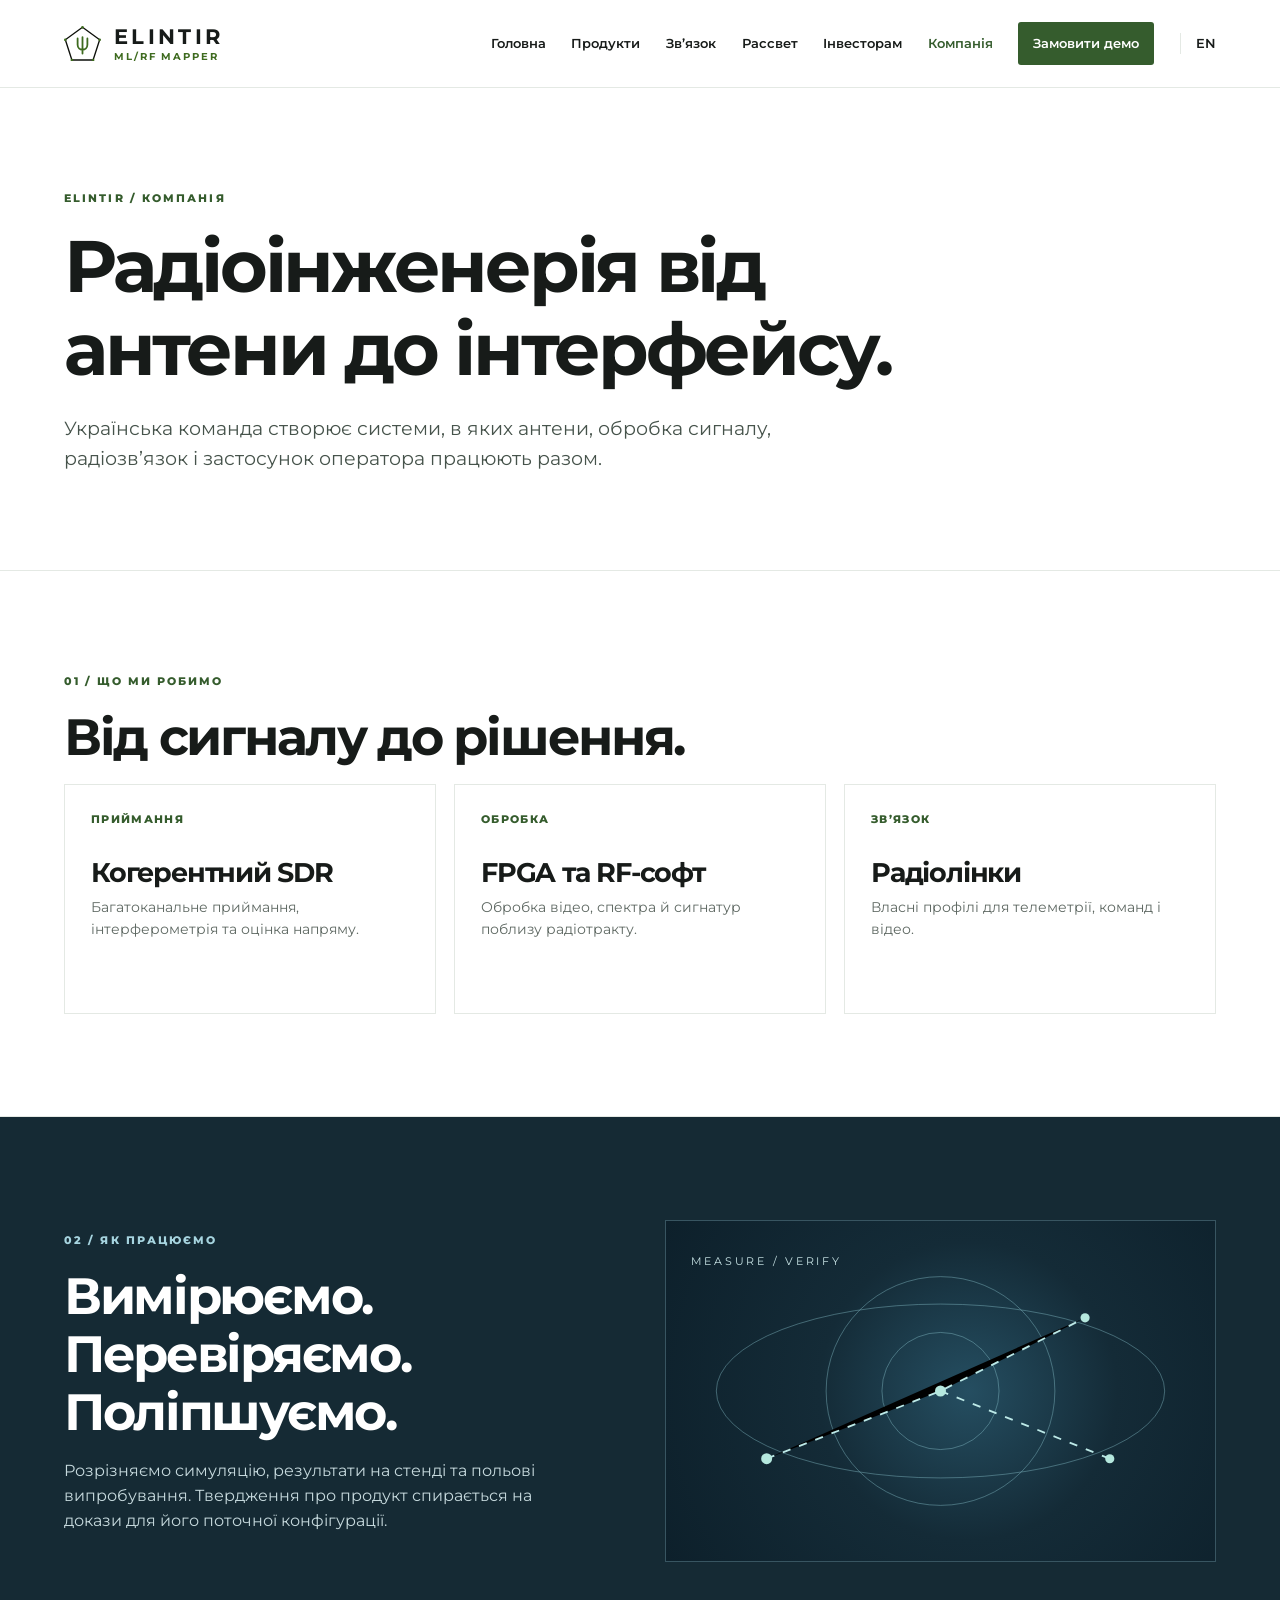
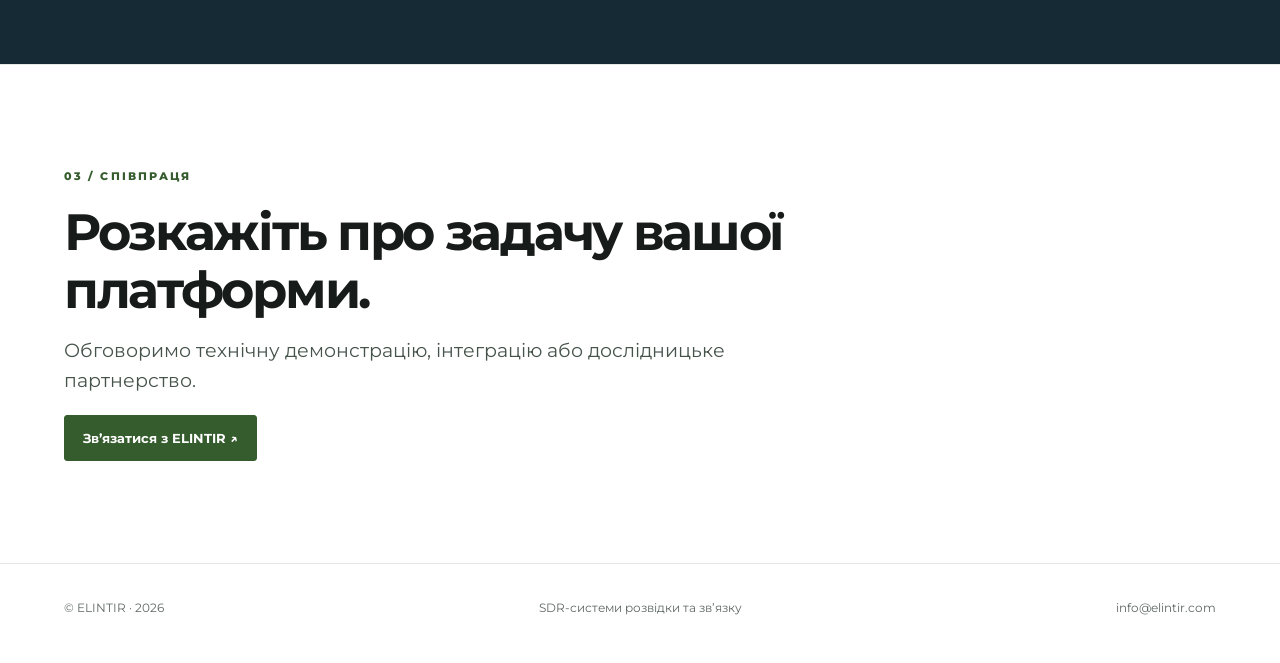
==== commit 8086ce25: "site: restore original ELINTIR header logo" ====
--- a/company/index.html
+++ b/company/index.html
@@ -6,7 +6,12 @@
 <link rel="alternate" hreflang="en" href="https://elintir.com/en/company/">
 <link rel="icon" type="image/svg+xml" href="/assets/branding/elintir-favicon.svg"><link rel="stylesheet" href="/assets/site-v2.css">
 <meta property="og:title" content="Компанія — ELINTIR"><meta property="og:description" content="Українська команда ELINTIR: когерентний SDR, FPGA, радіозв’язок і застосунок оператора."><meta property="og:type" content="website"><meta property="og:image" content="https://elintir.com/assets/products/elintir-og-product.jpg">
-</head><body><header class="topbar wrap"><a class="brand" href="/" aria-label="ELINTIR"><img src="/assets/branding/elintir-logo-mark.svg" alt="" width="39" height="39">ELINTIR</a>
+</head><body><header class="topbar wrap"><a class="brand" href="/" aria-label="ELINTIR — ML/RF MAPPER, на початок">
+<svg class="brand-mark" viewBox="61.3 61 389.4 371.7" role="img" aria-hidden="true">
+  <polygon points="256,75 75.3,206.3 144.3,418.7 367.7,418.7 436.7,206.3" fill="none" stroke="#0d0f0a" stroke-width="14" stroke-linejoin="round"/>
+  <path d="M204.5 192.5 V259.5 A51.5 51.5 0 0 0 307.5 259.5 V192.5 M256 179 V351" fill="none" stroke="#3e6b1f" stroke-width="19" stroke-linecap="round" stroke-linejoin="round"/>
+  <g fill="#3e6b1f"><circle cx="256" cy="75" r="14"/><circle cx="75.3" cy="206.3" r="14"/><circle cx="144.3" cy="418.7" r="14"/><circle cx="367.7" cy="418.7" r="14"/><circle cx="436.7" cy="206.3" r="14"/></g>
+</svg><span class="brand-text"><span class="brand-name">ELINTIR</span><span class="brand-slogan">ML/RF MAPPER</span></span></a>
 <nav class="nav" aria-label="Основна навігація"><a href="/">Головна</a><a href="/hardware/">Продукти</a><a href="/slink/">Зв’язок</a><a href="/rassvet/">Рассвет</a><a href="/investors/">Інвесторам</a><a href="/company/" aria-current="page">Компанія</a><a class="nav-cta" href="mailto:info@elintir.com?subject=%D0%97%D0%B0%D0%BF%D0%B8%D1%82%20%D0%BD%D0%B0%20%D0%B4%D0%B5%D0%BC%D0%BE">Замовити демо</a><a class="lang" href="/en/company/" hreflang="en">EN</a></nav></header>
 <main><section class="page-hero wrap"><p class="eyebrow">ELINTIR / Компанія</p><h1>Радіоінженерія від антени до інтерфейсу.</h1><p class="lead">Українська команда створює системи, в яких антени, обробка сигналу, радіозв’язок і застосунок оператора працюють разом.</p></section>
     <section class="section wrap"><p class="eyebrow">01 / Що ми робимо</p><h2>Від сигналу до рішення.</h2><div class="grid-3"><article class="text-card"><div class="number">ПРИЙМАННЯ</div><h3>Когерентний SDR</h3><p>Багатоканальне приймання, інтерферометрія та оцінка напряму.</p></article><article class="text-card"><div class="number">ОБРОБКА</div><h3>FPGA та RF-софт</h3><p>Обробка відео, спектра й сигнатур поблизу радіотракту.</p></article><article class="text-card"><div class="number">ЗВ’ЯЗОК</div><h3>Радіолінки</h3><p>Власні профілі для телеметрії, команд і відео.</p></article></div></section>
--- a/assets/site-v2.css
+++ b/assets/site-v2.css
@@ -7,14 +7,17 @@
 img{max-width:100%;display:block}
 .wrap{width:min(var(--max),100%);margin:auto;padding-inline:clamp(22px,5vw,76px)}
 .topbar{min-height:88px;display:flex;align-items:center;justify-content:space-between;gap:28px;border-bottom:1px solid var(--line)}
-.brand{display:flex;align-items:center;gap:10px;text-decoration:none;flex:none;font-size:22px;font-weight:800;letter-spacing:.105em}
-.brand img{width:39px;height:39px}
+.brand{display:inline-flex;align-items:center;gap:13px;text-decoration:none;flex:none}
+.brand-mark{width:37px;height:35.3px;display:block;flex:none}
+.brand-text{display:flex;flex-direction:column;line-height:1}
+.brand-name{font-size:21px;font-weight:700;letter-spacing:.16em;color:var(--ink)}
+.brand-slogan{margin-top:5px;font-size:9.5px;font-weight:700;letter-spacing:.2em;color:#3e6b1f}
 .nav{display:flex;align-items:center;gap:clamp(13px,2vw,30px);font-size:13px;font-weight:600}
 .nav a{text-decoration:none;white-space:nowrap}.nav a:hover,.nav a[aria-current=page]{color:var(--green)}
 .nav .nav-cta{background:var(--green);color:#fff;padding:11px 15px;border-radius:3px}.nav .nav-cta:hover{background:#23451d;color:#fff}
 .nav .lang{border-left:1px solid var(--line);padding-left:15px}
 .eyebrow{margin:0 0 18px;color:var(--green);font-size:11px;font-weight:800;letter-spacing:.19em;text-transform:uppercase}
-h1,h2,h3,p{margin-top:0}h1,h2,h3{line-height:1.13;letter-spacing:-.045em}
+h1,h2,h3,p{margin-top:0}h1,h2,h3{line-height:1.13;letter-spacing:-.045em;overflow-wrap:anywhere}
 h1{font-size:clamp(41px,5.7vw,78px);font-weight:700;max-width:960px;margin-bottom:24px}
 h2{font-size:clamp(30px,4vw,53px);font-weight:700;max-width:860px;margin-bottom:18px}
 h3{font-size:clamp(21px,2.1vw,28px);font-weight:700;margin-bottom:9px}
@@ -42,12 +45,12 @@
 .feature{background:#152a34;color:#fff;overflow:hidden}.feature .eyebrow{color:#a6d4df}.feature h2{color:#fff}.feature .lead{color:#c6d9dd}
 .signal-panel{position:relative;min-height:340px;background:radial-gradient(circle at 55% 50%,#254e61 0,#142b37 43%,#0d202b 100%);border:1px solid #385561;overflow:hidden}
 .signal-panel svg{height:100%;width:100%;min-height:340px;display:block}.signal-panel .orbit{fill:none;stroke:#8cc4cf;stroke-width:1;opacity:.45}.signal-panel .orbit:nth-child(2){animation:orbit 11s linear infinite;transform-origin:50% 50%}.signal-panel .beam{stroke:#bce9e7;stroke-width:2;stroke-dasharray:9 10;animation:dash 3s linear infinite}.signal-panel .pulse{fill:#b5e8de;animation:pulse 2.6s ease-in-out infinite}.signal-panel .pulse:nth-of-type(2){animation-delay:1.2s}@keyframes orbit{to{transform:rotate(360deg)}}@keyframes dash{to{stroke-dashoffset:-38}}@keyframes pulse{50%{opacity:.3;r:11px}}
-.feature-row{display:grid;grid-template-columns:1fr 1fr;gap:50px;align-items:center}.feature-row p{color:#c6d9dd;max-width:520px}
+.feature-row{display:grid;grid-template-columns:1fr 1fr;gap:50px;align-items:center}.feature-row p{color:#c6d9dd;max-width:520px}.feature-row.solo{grid-template-columns:1fr}.feature-row.solo>div{max-width:850px}.feature-row.solo p{max-width:760px}
 .kicker-list{display:grid;grid-template-columns:repeat(3,1fr);gap:18px;margin-top:25px}.kicker-list div{border-top:1px solid #496873;padding-top:15px;font-size:13px;color:#d6e7e8}
 .kicker-list strong{display:block;color:#fff;font-size:18px;margin-bottom:5px}
 .page-hero{padding-block:clamp(70px,8vw,120px) clamp(55px,6vw,85px)}.page-hero h1{max-width:950px}.page-hero .lead{max-width:760px}
 .product-row{display:grid;grid-template-columns:minmax(230px,.85fr) 1.15fr;gap:clamp(30px,6vw,85px);align-items:center;padding-block:45px;border-top:1px solid var(--line)}
-.product-row:nth-child(even) .product-media{order:2}.product-row:nth-child(even){grid-template-columns:1.15fr minmax(230px,.85fr)}
+.product-row:nth-child(even) .product-media{order:2}.product-row:nth-child(even){grid-template-columns:1.15fr minmax(230px,.85fr)}.product-row.no-media,.product-row.no-media:nth-child(even){grid-template-columns:1fr}.product-row.no-media>div{max-width:760px}
 .product-media{min-height:320px;display:grid;place-items:center;background:#f7f8f6}.product-media img{width:100%;height:340px;object-fit:contain;mix-blend-mode:multiply}
 .product-media.visual{background:#132d39}.product-row .lead{font-size:17px}.product-row ul{padding-left:18px;color:var(--muted);font-size:14px}.product-row li+li{margin-top:7px}
 .product-row .status{display:inline-block;margin-bottom:20px}.product-row h2{font-size:clamp(29px,3vw,43px)}
